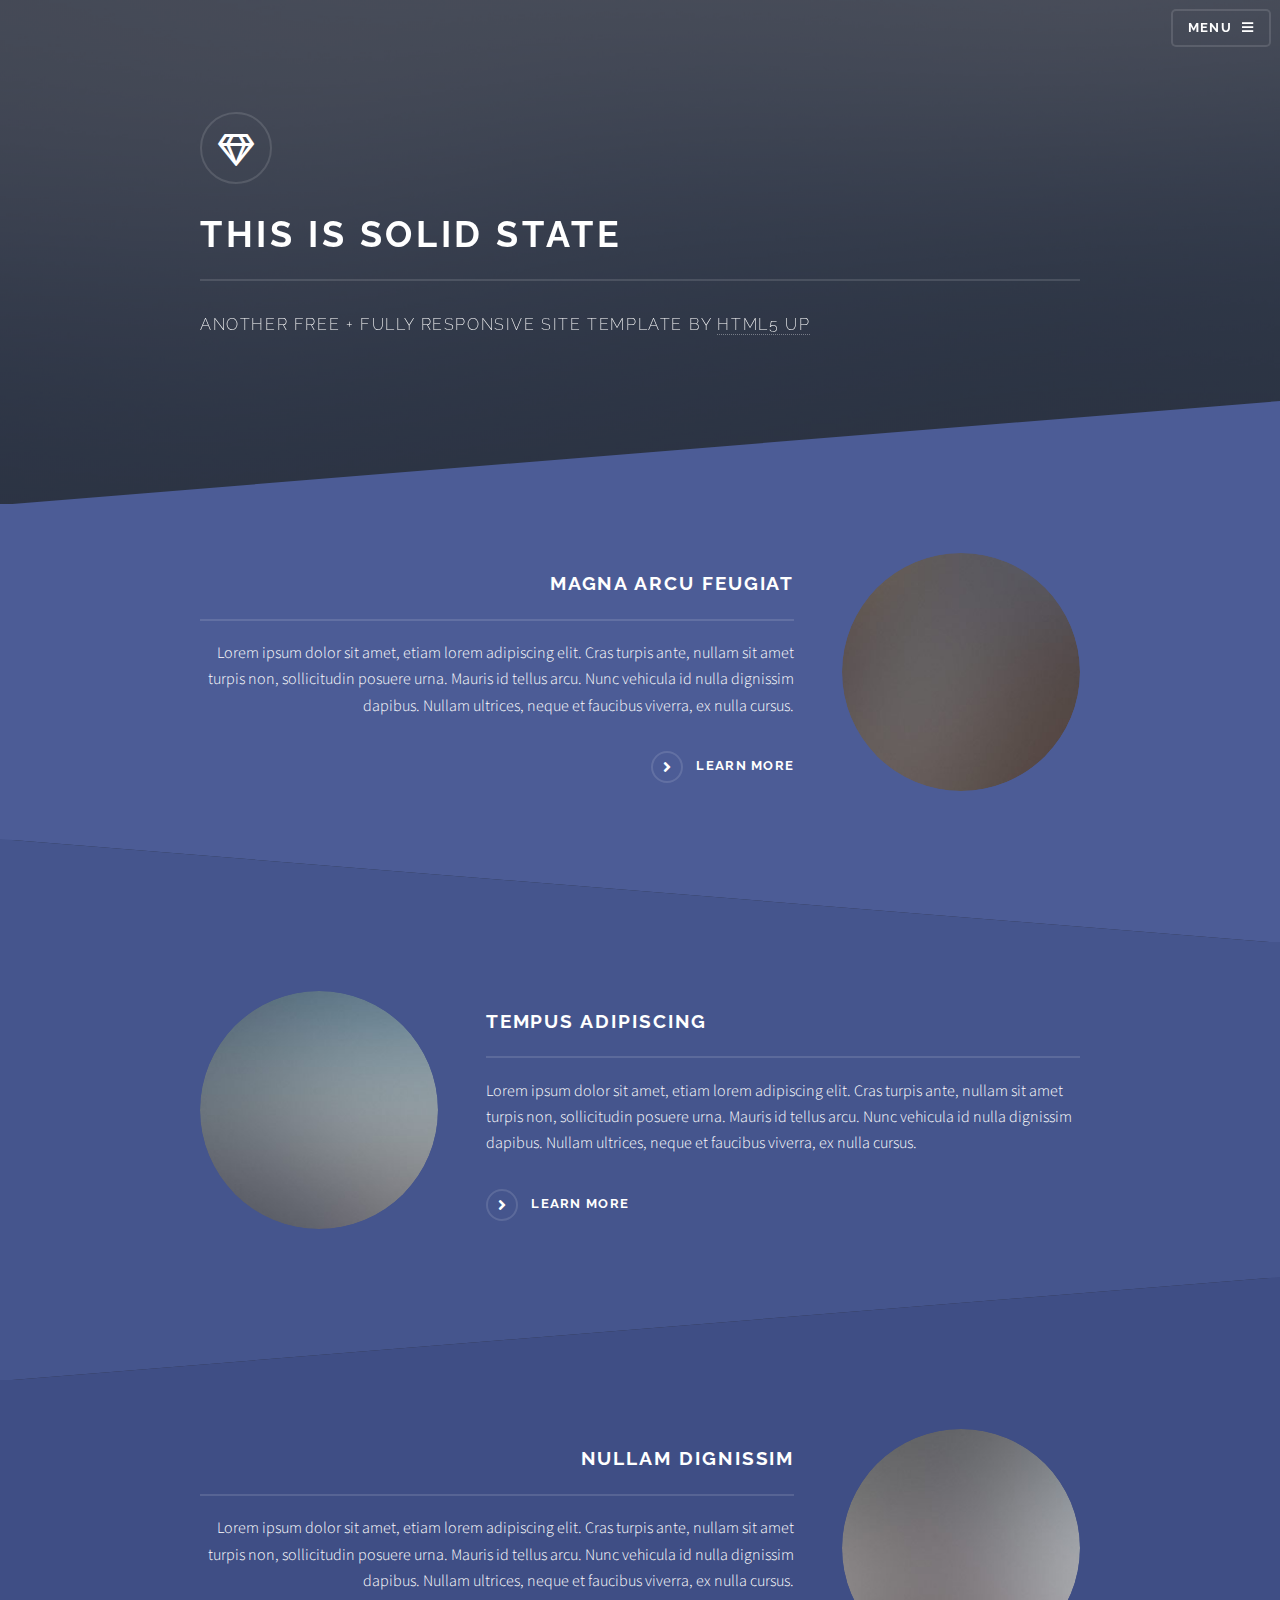
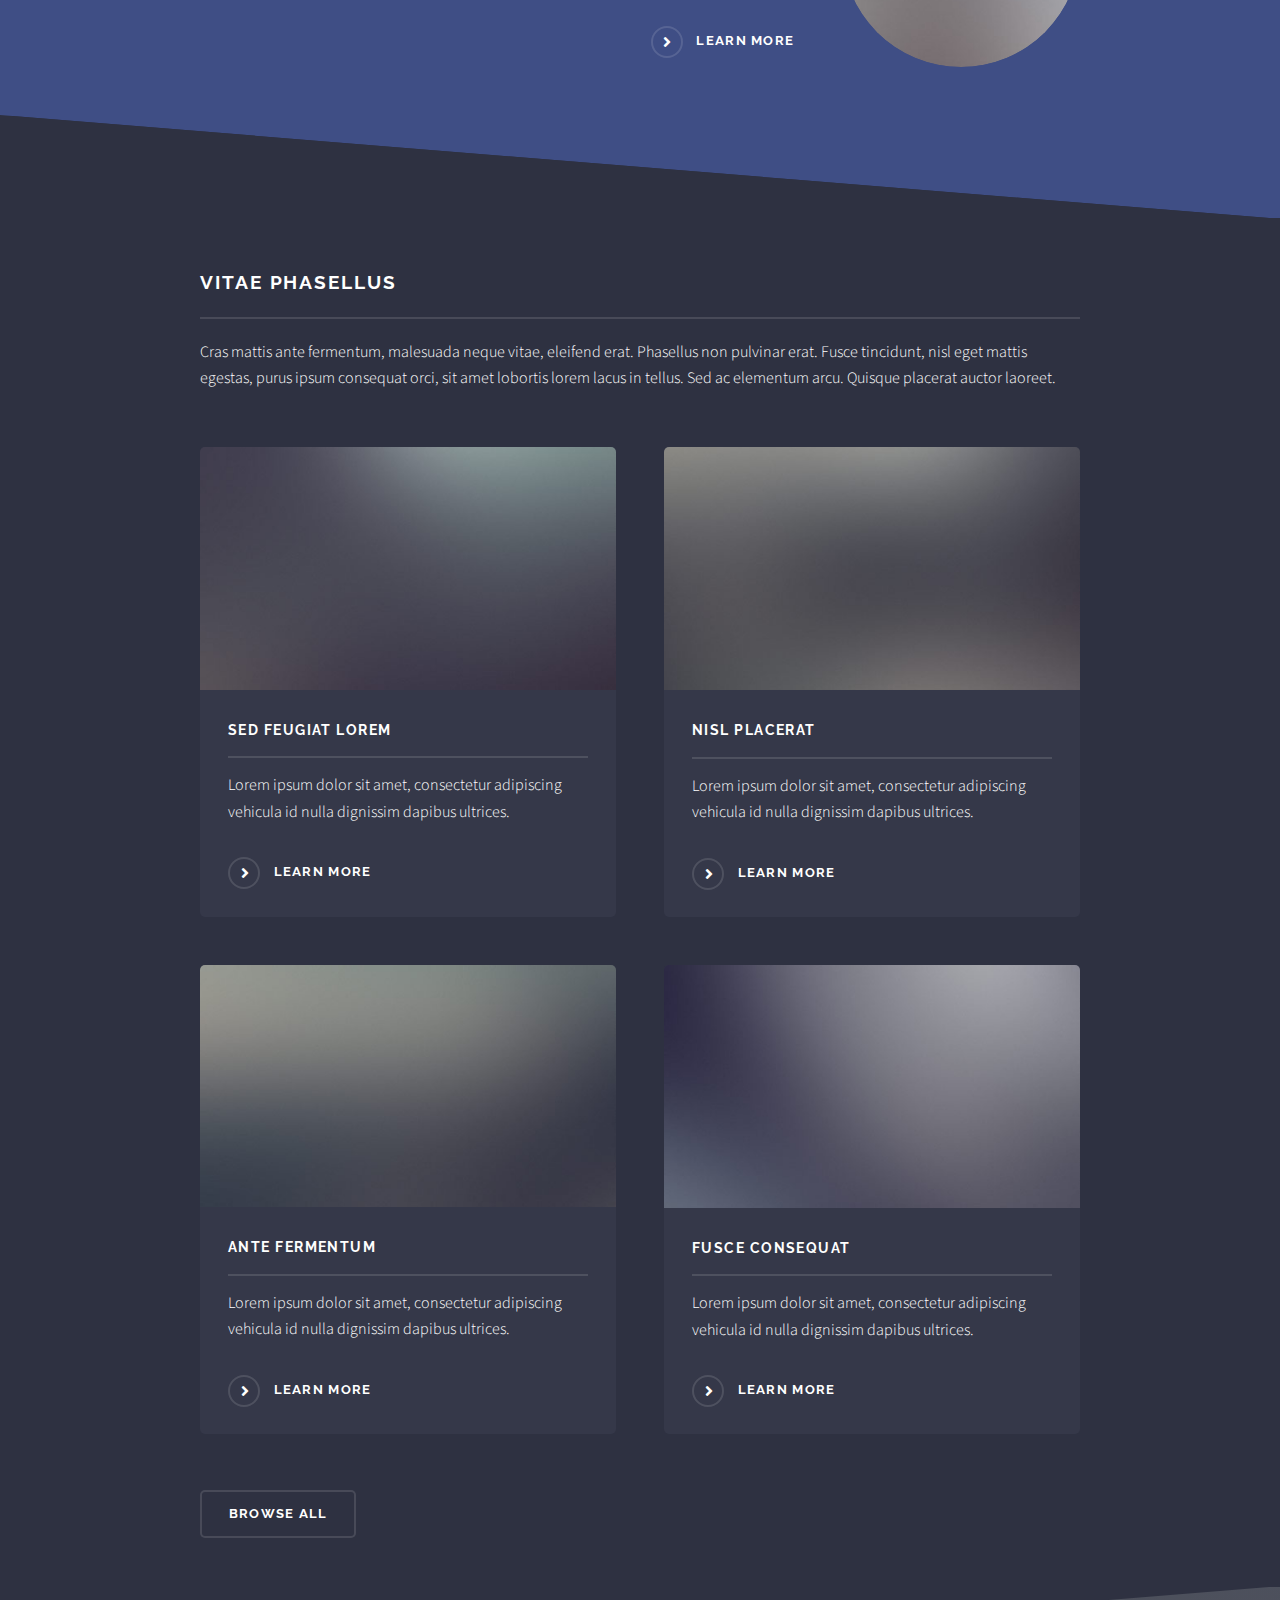
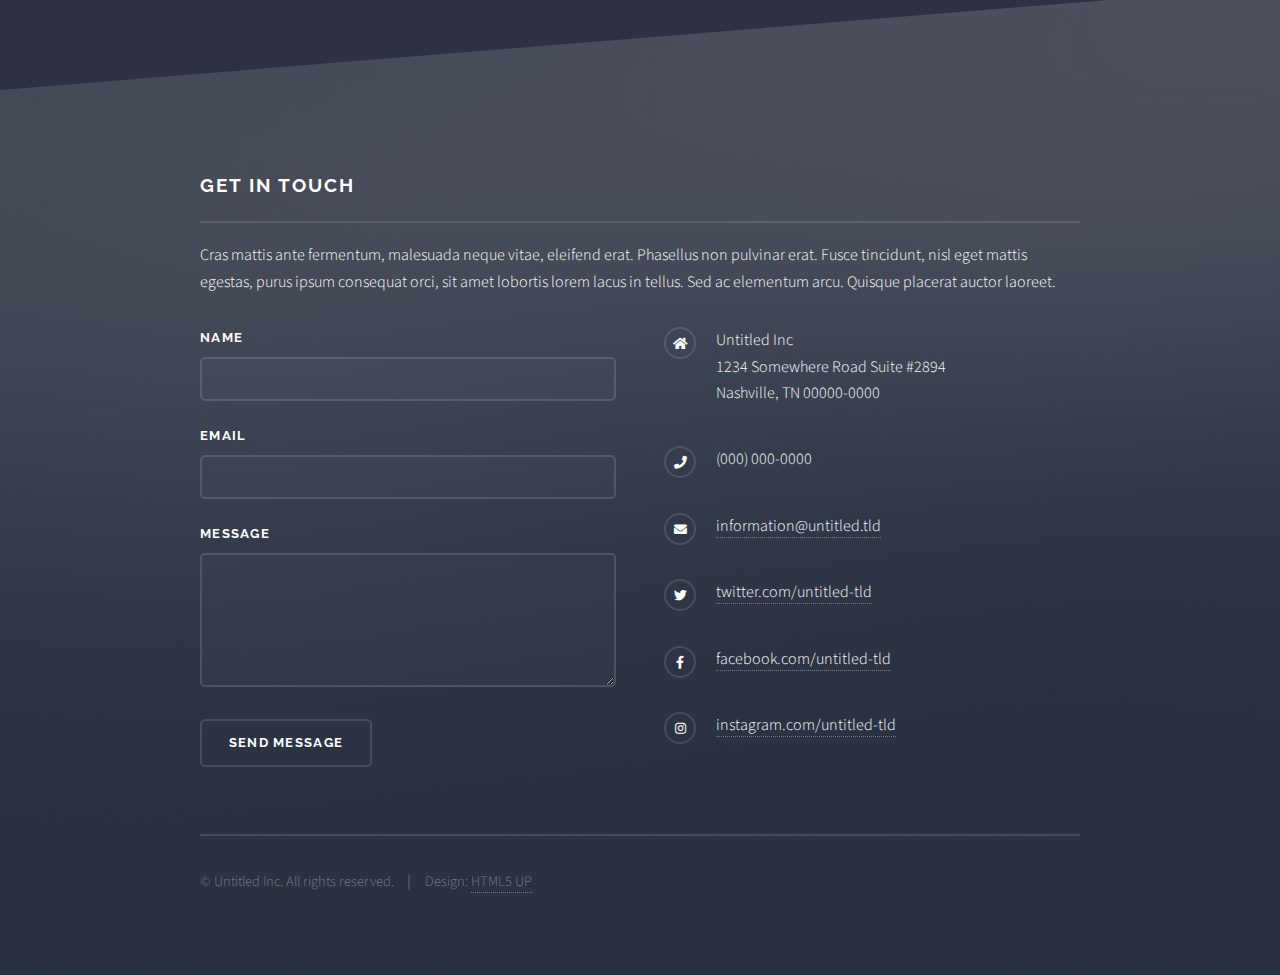
==== Portfolio/index.html @ 9ff8c8b2 "set up files, creating first commit" ====
<!DOCTYPE HTML>
<!--
	Solid State by HTML5 UP
	html5up.net | @ajlkn
	Free for personal and commercial use under the CCA 3.0 license (html5up.net/license)
-->
<html>
	<head>
		<title>Solid State by HTML5 UP</title>
		<meta charset="utf-8" />
		<meta name="viewport" content="width=device-width, initial-scale=1, user-scalable=no" />
		<link rel="stylesheet" href="assets/css/main.css" />
		<noscript><link rel="stylesheet" href="assets/css/noscript.css" /></noscript>
	</head>
	<body class="is-preload">

		<!-- Page Wrapper -->
			<div id="page-wrapper">

				<!-- Header -->
					<header id="header" class="alt">
						<h1><a href="index.html">Solid State</a></h1>
						<nav>
							<a href="#menu">Menu</a>
						</nav>
					</header>

				<!-- Menu -->
					<nav id="menu">
						<div class="inner">
							<h2>Menu</h2>
							<ul class="links">
								<li><a href="index.html">Home</a></li>
								<li><a href="generic.html">Generic</a></li>
								<li><a href="elements.html">Elements</a></li>
								<li><a href="#">Log In</a></li>
								<li><a href="#">Sign Up</a></li>
							</ul>
							<a href="#" class="close">Close</a>
						</div>
					</nav>

				<!-- Banner -->
					<section id="banner">
						<div class="inner">
							<div class="logo"><span class="icon fa-gem"></span></div>
							<h2>This is Solid State</h2>
							<p>Another free + fully responsive site template by <a href="http://html5up.net">HTML5 UP</a></p>
						</div>
					</section>

				<!-- Wrapper -->
					<section id="wrapper">

						<!-- One -->
							<section id="one" class="wrapper spotlight style1">
								<div class="inner">
									<a href="#" class="image"><img src="images/pic01.jpg" alt="" /></a>
									<div class="content">
										<h2 class="major">Magna arcu feugiat</h2>
										<p>Lorem ipsum dolor sit amet, etiam lorem adipiscing elit. Cras turpis ante, nullam sit amet turpis non, sollicitudin posuere urna. Mauris id tellus arcu. Nunc vehicula id nulla dignissim dapibus. Nullam ultrices, neque et faucibus viverra, ex nulla cursus.</p>
										<a href="#" class="special">Learn more</a>
									</div>
								</div>
							</section>

						<!-- Two -->
							<section id="two" class="wrapper alt spotlight style2">
								<div class="inner">
									<a href="#" class="image"><img src="images/pic02.jpg" alt="" /></a>
									<div class="content">
										<h2 class="major">Tempus adipiscing</h2>
										<p>Lorem ipsum dolor sit amet, etiam lorem adipiscing elit. Cras turpis ante, nullam sit amet turpis non, sollicitudin posuere urna. Mauris id tellus arcu. Nunc vehicula id nulla dignissim dapibus. Nullam ultrices, neque et faucibus viverra, ex nulla cursus.</p>
										<a href="#" class="special">Learn more</a>
									</div>
								</div>
							</section>

						<!-- Three -->
							<section id="three" class="wrapper spotlight style3">
								<div class="inner">
									<a href="#" class="image"><img src="images/pic03.jpg" alt="" /></a>
									<div class="content">
										<h2 class="major">Nullam dignissim</h2>
										<p>Lorem ipsum dolor sit amet, etiam lorem adipiscing elit. Cras turpis ante, nullam sit amet turpis non, sollicitudin posuere urna. Mauris id tellus arcu. Nunc vehicula id nulla dignissim dapibus. Nullam ultrices, neque et faucibus viverra, ex nulla cursus.</p>
										<a href="#" class="special">Learn more</a>
									</div>
								</div>
							</section>

						<!-- Four -->
							<section id="four" class="wrapper alt style1">
								<div class="inner">
									<h2 class="major">Vitae phasellus</h2>
									<p>Cras mattis ante fermentum, malesuada neque vitae, eleifend erat. Phasellus non pulvinar erat. Fusce tincidunt, nisl eget mattis egestas, purus ipsum consequat orci, sit amet lobortis lorem lacus in tellus. Sed ac elementum arcu. Quisque placerat auctor laoreet.</p>
									<section class="features">
										<article>
											<a href="#" class="image"><img src="images/pic04.jpg" alt="" /></a>
											<h3 class="major">Sed feugiat lorem</h3>
											<p>Lorem ipsum dolor sit amet, consectetur adipiscing vehicula id nulla dignissim dapibus ultrices.</p>
											<a href="#" class="special">Learn more</a>
										</article>
										<article>
											<a href="#" class="image"><img src="images/pic05.jpg" alt="" /></a>
											<h3 class="major">Nisl placerat</h3>
											<p>Lorem ipsum dolor sit amet, consectetur adipiscing vehicula id nulla dignissim dapibus ultrices.</p>
											<a href="#" class="special">Learn more</a>
										</article>
										<article>
											<a href="#" class="image"><img src="images/pic06.jpg" alt="" /></a>
											<h3 class="major">Ante fermentum</h3>
											<p>Lorem ipsum dolor sit amet, consectetur adipiscing vehicula id nulla dignissim dapibus ultrices.</p>
											<a href="#" class="special">Learn more</a>
										</article>
										<article>
											<a href="#" class="image"><img src="images/pic07.jpg" alt="" /></a>
											<h3 class="major">Fusce consequat</h3>
											<p>Lorem ipsum dolor sit amet, consectetur adipiscing vehicula id nulla dignissim dapibus ultrices.</p>
											<a href="#" class="special">Learn more</a>
										</article>
									</section>
									<ul class="actions">
										<li><a href="#" class="button">Browse All</a></li>
									</ul>
								</div>
							</section>

					</section>

				<!-- Footer -->
					<section id="footer">
						<div class="inner">
							<h2 class="major">Get in touch</h2>
							<p>Cras mattis ante fermentum, malesuada neque vitae, eleifend erat. Phasellus non pulvinar erat. Fusce tincidunt, nisl eget mattis egestas, purus ipsum consequat orci, sit amet lobortis lorem lacus in tellus. Sed ac elementum arcu. Quisque placerat auctor laoreet.</p>
							<form method="post" action="#">
								<div class="fields">
									<div class="field">
										<label for="name">Name</label>
										<input type="text" name="name" id="name" />
									</div>
									<div class="field">
										<label for="email">Email</label>
										<input type="email" name="email" id="email" />
									</div>
									<div class="field">
										<label for="message">Message</label>
										<textarea name="message" id="message" rows="4"></textarea>
									</div>
								</div>
								<ul class="actions">
									<li><input type="submit" value="Send Message" /></li>
								</ul>
							</form>
							<ul class="contact">
								<li class="icon solid fa-home">
									Untitled Inc<br />
									1234 Somewhere Road Suite #2894<br />
									Nashville, TN 00000-0000
								</li>
								<li class="icon solid fa-phone">(000) 000-0000</li>
								<li class="icon solid fa-envelope"><a href="#">information@untitled.tld</a></li>
								<li class="icon brands fa-twitter"><a href="#">twitter.com/untitled-tld</a></li>
								<li class="icon brands fa-facebook-f"><a href="#">facebook.com/untitled-tld</a></li>
								<li class="icon brands fa-instagram"><a href="#">instagram.com/untitled-tld</a></li>
							</ul>
							<ul class="copyright">
								<li>&copy; Untitled Inc. All rights reserved.</li><li>Design: <a href="http://html5up.net">HTML5 UP</a></li>
							</ul>
						</div>
					</section>

			</div>

		<!-- Scripts -->
			<script src="assets/js/jquery.min.js"></script>
			<script src="assets/js/jquery.scrollex.min.js"></script>
			<script src="assets/js/browser.min.js"></script>
			<script src="assets/js/breakpoints.min.js"></script>
			<script src="assets/js/util.js"></script>
			<script src="assets/js/main.js"></script>

	</body>
</html>
---- Portfolio/assets/css/main.css ----
@import url(fontawesome-all.min.css);
@import url("https://fonts.googleapis.com/css?family=Raleway:200,700|Source+Sans+Pro:300,600,300italic,600italic");

/*
	Solid State by HTML5 UP
	html5up.net | @ajlkn
	Free for personal and commercial use under the CCA 3.0 license (html5up.net/license)
*/

html, body, div, span, applet, object,
iframe, h1, h2, h3, h4, h5, h6, p, blockquote,
pre, a, abbr, acronym, address, big, cite,
code, del, dfn, em, img, ins, kbd, q, s, samp,
small, strike, strong, sub, sup, tt, var, b,
u, i, center, dl, dt, dd, ol, ul, li, fieldset,
form, label, legend, table, caption, tbody,
tfoot, thead, tr, th, td, article, aside,
canvas, details, embed, figure, figcaption,
footer, header, hgroup, menu, nav, output, ruby,
section, summary, time, mark, audio, video {
	margin: 0;
	padding: 0;
	border: 0;
	font-size: 100%;
	font: inherit;
	vertical-align: baseline;}

article, aside, details, figcaption, figure,
footer, header, hgroup, menu, nav, section {
	display: block;}

body {
	line-height: 1;
}

ol, ul {
	list-style: none;
}

blockquote, q {
	quotes: none;
}

	blockquote:before, blockquote:after, q:before, q:after {
		content: '';
		content: none;
	}

table {
	border-collapse: collapse;
	border-spacing: 0;
}

body {
	-webkit-text-size-adjust: none;
}

mark {
	background-color: transparent;
	color: inherit;
}

input::-moz-focus-inner {
	border: 0;
	padding: 0;
}

input, select, textarea {
	-moz-appearance: none;
	-webkit-appearance: none;
	-ms-appearance: none;
	appearance: none;
}

/* Basic */

	@-ms-viewport {
		width: device-width;
	}

	body {
		-ms-overflow-style: scrollbar;
	}

	@media screen and (max-width: 480px) {

		html, body {
			min-width: 320px;
		}

	}

	html {
		box-sizing: border-box;
	}

	*, *:before, *:after {
		box-sizing: inherit;
	}

	body {
		background-color: #2e3141;
		background-image: linear-gradient(to top, rgba(46, 49, 65, 0.8), rgba(46, 49, 65, 0.8)), url("../../images/bg.jpg");
		background-size: auto, cover;
		background-attachment: fixed, fixed;
		background-position: center, center;
	}

		body.is-preload *, body.is-preload *:before, body.is-preload *:after {
			-moz-animation: none !important;
			-webkit-animation: none !important;
			-ms-animation: none !important;
			animation: none !important;
			-moz-transition: none !important;
			-webkit-transition: none !important;
			-ms-transition: none !important;
			transition: none !important;
		}

/* Type */

	body, input, select, textarea {
		color: #ffffff;
		font-family: "Source Sans Pro", Helvetica, sans-serif;
		font-size: 16.5pt;
		font-weight: 300;
		line-height: 1.65;
	}

		@media screen and (max-width: 1680px) {

			body, input, select, textarea {
				font-size: 13pt;
			}

		}

		@media screen and (max-width: 1280px) {

			body, input, select, textarea {
				font-size: 12pt;
			}

		}

		@media screen and (max-width: 980px) {

			body, input, select, textarea {
				font-size: 12pt;
			}

		}

		@media screen and (max-width: 736px) {

			body, input, select, textarea {
				font-size: 12pt;
			}

		}

		@media screen and (max-width: 480px) {

			body, input, select, textarea {
				font-size: 12pt;
			}

		}

	a {
		-moz-transition: color 0.2s ease-in-out, border-bottom-color 0.2s ease-in-out;
		-webkit-transition: color 0.2s ease-in-out, border-bottom-color 0.2s ease-in-out;
		-ms-transition: color 0.2s ease-in-out, border-bottom-color 0.2s ease-in-out;
		transition: color 0.2s ease-in-out, border-bottom-color 0.2s ease-in-out;
		border-bottom: dotted 1px rgba(255, 255, 255, 0.35);
		color: #ffffff;
		text-decoration: none;
	}

		a:hover {
			border-bottom-color: transparent;
			color: #ffffff !important;
		}

		a.special:not(.button) {
			text-decoration: none;
			border-bottom: 0;
			display: block;
			font-family: Raleway, Helvetica, sans-serif;
			font-size: 0.8em;
			font-weight: 700;
			letter-spacing: 0.1em;
			margin: 0 0 2em 0;
			text-transform: uppercase;
		}

			a.special:not(.button):before {
				-moz-osx-font-smoothing: grayscale;
				-webkit-font-smoothing: antialiased;
				display: inline-block;
				font-style: normal;
				font-variant: normal;
				text-rendering: auto;
				line-height: 1;
				text-transform: none !important;
				font-family: 'Font Awesome 5 Free';
				font-weight: 900;
			}

			a.special:not(.button):before {
				-moz-transition: background-color 0.2s ease-in-out;
				-webkit-transition: background-color 0.2s ease-in-out;
				-ms-transition: background-color 0.2s ease-in-out;
				transition: background-color 0.2s ease-in-out;
				border-radius: 100%;
				border: solid 2px rgba(255, 255, 255, 0.125);
				content: '\f105';
				display: inline-block;
				font-size: 1.25em;
				height: 2em;
				line-height: 1.75em;
				margin-right: 0.85em;
				text-align: center;
				text-indent: 0.15em;
				vertical-align: middle;
				width: 2em;
			}

			a.special:not(.button):hover:before {
				background-color: rgba(255, 255, 255, 0.025);
			}

			a.special:not(.button):active:before {
				background-color: rgba(255, 255, 255, 0.075);
			}

	strong, b {
		color: #ffffff;
		font-weight: 600;
	}

	em, i {
		font-style: italic;
	}

	p {
		margin: 0 0 2em 0;
	}

	h1, h2, h3, h4, h5, h6 {
		color: #ffffff;
		font-family: Raleway, Helvetica, sans-serif;
		font-weight: 700;
		letter-spacing: 0.1em;
		margin: 0 0 1em 0;
		text-transform: uppercase;
	}

		h1 a, h2 a, h3 a, h4 a, h5 a, h6 a {
			color: inherit;
			text-decoration: none;
			border-bottom: 0;
		}

		h1 span, h2 span, h3 span, h4 span, h5 span, h6 span {
			font-weight: 200;
		}

		h1.major, h2.major, h3.major, h4.major, h5.major, h6.major {
			padding-bottom: 1em;
			border-bottom: solid 2px rgba(255, 255, 255, 0.125);
		}

	h2 {
		font-size: 1.2em;
	}

	h3 {
		font-size: 0.9em;
	}

	h4 {
		font-size: 0.7em;
	}

	h5 {
		font-size: 0.7em;
	}

	h6 {
		font-size: 0.7em;
	}

	@media screen and (max-width: 736px) {

		h2 {
			font-size: 1em;
		}

		h3 {
			font-size: 0.8em;
		}

	}

	sub {
		font-size: 0.8em;
		position: relative;
		top: 0.5em;
	}

	sup {
		font-size: 0.8em;
		position: relative;
		top: -0.5em;
	}

	blockquote {
		border-left: solid 4px rgba(255, 255, 255, 0.125);
		font-style: italic;
		margin: 0 0 2em 0;
		padding: 0.5em 0 0.5em 2em;
	}

	code {
		background: rgba(255, 255, 255, 0.025);
		border-radius: 5px;
		border: solid 2px rgba(255, 255, 255, 0.125);
		font-family: "Courier New", monospace;
		font-size: 0.9em;
		margin: 0 0.25em;
		padding: 0.25em 0.65em;
	}

	pre {
		-webkit-overflow-scrolling: touch;
		font-family: "Courier New", monospace;
		font-size: 0.9em;
		margin: 0 0 2em 0;
	}

		pre code {
			display: block;
			line-height: 1.75em;
			padding: 1em 1.5em;
			overflow-x: auto;
		}

	hr {
		border: 0;
		border-bottom: solid 2px rgba(255, 255, 255, 0.125);
		margin: 2.5em 0;
	}

		hr.major {
			margin: 4em 0;
		}

	.align-left {
		text-align: left;
	}

	.align-center {
		text-align: center;
	}

	.align-right {
		text-align: right;
	}

/* Row */

	.row {
		display: flex;
		flex-wrap: wrap;
		box-sizing: border-box;
		align-items: stretch;
	}

		.row > * {
			box-sizing: border-box;
		}

		.row.gtr-uniform > * > :last-child {
			margin-bottom: 0;
		}

		.row.aln-left {
			justify-content: flex-start;
		}

		.row.aln-center {
			justify-content: center;
		}

		.row.aln-right {
			justify-content: flex-end;
		}

		.row.aln-top {
			align-items: flex-start;
		}

		.row.aln-middle {
			align-items: center;
		}

		.row.aln-bottom {
			align-items: flex-end;
		}

		.row > .imp {
			order: -1;
		}

		.row > .col-1 {
			width: 8.33333%;
		}

		.row > .off-1 {
			margin-left: 8.33333%;
		}

		.row > .col-2 {
			width: 16.66667%;
		}

		.row > .off-2 {
			margin-left: 16.66667%;
		}

		.row > .col-3 {
			width: 25%;
		}

		.row > .off-3 {
			margin-left: 25%;
		}

		.row > .col-4 {
			width: 33.33333%;
		}

		.row > .off-4 {
			margin-left: 33.33333%;
		}

		.row > .col-5 {
			width: 41.66667%;
		}

		.row > .off-5 {
			margin-left: 41.66667%;
		}

		.row > .col-6 {
			width: 50%;
		}

		.row > .off-6 {
			margin-left: 50%;
		}

		.row > .col-7 {
			width: 58.33333%;
		}

		.row > .off-7 {
			margin-left: 58.33333%;
		}

		.row > .col-8 {
			width: 66.66667%;
		}

		.row > .off-8 {
			margin-left: 66.66667%;
		}

		.row > .col-9 {
			width: 75%;
		}

		.row > .off-9 {
			margin-left: 75%;
		}

		.row > .col-10 {
			width: 83.33333%;
		}

		.row > .off-10 {
			margin-left: 83.33333%;
		}

		.row > .col-11 {
			width: 91.66667%;
		}

		.row > .off-11 {
			margin-left: 91.66667%;
		}

		.row > .col-12 {
			width: 100%;
		}

		.row > .off-12 {
			margin-left: 100%;
		}

		.row.gtr-0 {
			margin-top: 0;
			margin-left: 0em;
		}

			.row.gtr-0 > * {
				padding: 0 0 0 0em;
			}

			.row.gtr-0.gtr-uniform {
				margin-top: 0em;
			}

				.row.gtr-0.gtr-uniform > * {
					padding-top: 0em;
				}

		.row.gtr-25 {
			margin-top: 0;
			margin-left: -0.4375em;
		}

			.row.gtr-25 > * {
				padding: 0 0 0 0.4375em;
			}

			.row.gtr-25.gtr-uniform {
				margin-top: -0.4375em;
			}

				.row.gtr-25.gtr-uniform > * {
					padding-top: 0.4375em;
				}

		.row.gtr-50 {
			margin-top: 0;
			margin-left: -0.875em;
		}

			.row.gtr-50 > * {
				padding: 0 0 0 0.875em;
			}

			.row.gtr-50.gtr-uniform {
				margin-top: -0.875em;
			}

				.row.gtr-50.gtr-uniform > * {
					padding-top: 0.875em;
				}

		.row {
			margin-top: 0;
			margin-left: -1.75em;
		}

			.row > * {
				padding: 0 0 0 1.75em;
			}

			.row.gtr-uniform {
				margin-top: -1.75em;
			}

				.row.gtr-uniform > * {
					padding-top: 1.75em;
				}

		.row.gtr-150 {
			margin-top: 0;
			margin-left: -2.625em;
		}

			.row.gtr-150 > * {
				padding: 0 0 0 2.625em;
			}

			.row.gtr-150.gtr-uniform {
				margin-top: -2.625em;
			}

				.row.gtr-150.gtr-uniform > * {
					padding-top: 2.625em;
				}

		.row.gtr-200 {
			margin-top: 0;
			margin-left: -3.5em;
		}

			.row.gtr-200 > * {
				padding: 0 0 0 3.5em;
			}

			.row.gtr-200.gtr-uniform {
				margin-top: -3.5em;
			}

				.row.gtr-200.gtr-uniform > * {
					padding-top: 3.5em;
				}

		@media screen and (max-width: 1680px) {

			.row {
				display: flex;
				flex-wrap: wrap;
				box-sizing: border-box;
				align-items: stretch;
			}

				.row > * {
					box-sizing: border-box;
				}

				.row.gtr-uniform > * > :last-child {
					margin-bottom: 0;
				}

				.row.aln-left {
					justify-content: flex-start;
				}

				.row.aln-center {
					justify-content: center;
				}

				.row.aln-right {
					justify-content: flex-end;
				}

				.row.aln-top {
					align-items: flex-start;
				}

				.row.aln-middle {
					align-items: center;
				}

				.row.aln-bottom {
					align-items: flex-end;
				}

				.row > .imp-xlarge {
					order: -1;
				}

				.row > .col-1-xlarge {
					width: 8.33333%;
				}

				.row > .off-1-xlarge {
					margin-left: 8.33333%;
				}

				.row > .col-2-xlarge {
					width: 16.66667%;
				}

				.row > .off-2-xlarge {
					margin-left: 16.66667%;
				}

				.row > .col-3-xlarge {
					width: 25%;
				}

				.row > .off-3-xlarge {
					margin-left: 25%;
				}

				.row > .col-4-xlarge {
					width: 33.33333%;
				}

				.row > .off-4-xlarge {
					margin-left: 33.33333%;
				}

				.row > .col-5-xlarge {
					width: 41.66667%;
				}

				.row > .off-5-xlarge {
					margin-left: 41.66667%;
				}

				.row > .col-6-xlarge {
					width: 50%;
				}

				.row > .off-6-xlarge {
					margin-left: 50%;
				}

				.row > .col-7-xlarge {
					width: 58.33333%;
				}

				.row > .off-7-xlarge {
					margin-left: 58.33333%;
				}

				.row > .col-8-xlarge {
					width: 66.66667%;
				}

				.row > .off-8-xlarge {
					margin-left: 66.66667%;
				}

				.row > .col-9-xlarge {
					width: 75%;
				}

				.row > .off-9-xlarge {
					margin-left: 75%;
				}

				.row > .col-10-xlarge {
					width: 83.33333%;
				}

				.row > .off-10-xlarge {
					margin-left: 83.33333%;
				}

				.row > .col-11-xlarge {
					width: 91.66667%;
				}

				.row > .off-11-xlarge {
					margin-left: 91.66667%;
				}

				.row > .col-12-xlarge {
					width: 100%;
				}

				.row > .off-12-xlarge {
					margin-left: 100%;
				}

				.row.gtr-0 {
					margin-top: 0;
					margin-left: 0em;
				}

					.row.gtr-0 > * {
						padding: 0 0 0 0em;
					}

					.row.gtr-0.gtr-uniform {
						margin-top: 0em;
					}

						.row.gtr-0.gtr-uniform > * {
							padding-top: 0em;
						}

				.row.gtr-25 {
					margin-top: 0;
					margin-left: -0.4375em;
				}

					.row.gtr-25 > * {
						padding: 0 0 0 0.4375em;
					}

					.row.gtr-25.gtr-uniform {
						margin-top: -0.4375em;
					}

						.row.gtr-25.gtr-uniform > * {
							padding-top: 0.4375em;
						}

				.row.gtr-50 {
					margin-top: 0;
					margin-left: -0.875em;
				}

					.row.gtr-50 > * {
						padding: 0 0 0 0.875em;
					}

					.row.gtr-50.gtr-uniform {
						margin-top: -0.875em;
					}

						.row.gtr-50.gtr-uniform > * {
							padding-top: 0.875em;
						}

				.row {
					margin-top: 0;
					margin-left: -1.75em;
				}

					.row > * {
						padding: 0 0 0 1.75em;
					}

					.row.gtr-uniform {
						margin-top: -1.75em;
					}

						.row.gtr-uniform > * {
							padding-top: 1.75em;
						}

				.row.gtr-150 {
					margin-top: 0;
					margin-left: -2.625em;
				}

					.row.gtr-150 > * {
						padding: 0 0 0 2.625em;
					}

					.row.gtr-150.gtr-uniform {
						margin-top: -2.625em;
					}

						.row.gtr-150.gtr-uniform > * {
							padding-top: 2.625em;
						}

				.row.gtr-200 {
					margin-top: 0;
					margin-left: -3.5em;
				}

					.row.gtr-200 > * {
						padding: 0 0 0 3.5em;
					}

					.row.gtr-200.gtr-uniform {
						margin-top: -3.5em;
					}

						.row.gtr-200.gtr-uniform > * {
							padding-top: 3.5em;
						}

		}

		@media screen and (max-width: 1280px) {

			.row {
				display: flex;
				flex-wrap: wrap;
				box-sizing: border-box;
				align-items: stretch;
			}

				.row > * {
					box-sizing: border-box;
				}

				.row.gtr-uniform > * > :last-child {
					margin-bottom: 0;
				}

				.row.aln-left {
					justify-content: flex-start;
				}

				.row.aln-center {
					justify-content: center;
				}

				.row.aln-right {
					justify-content: flex-end;
				}

				.row.aln-top {
					align-items: flex-start;
				}

				.row.aln-middle {
					align-items: center;
				}

				.row.aln-bottom {
					align-items: flex-end;
				}

				.row > .imp-large {
					order: -1;
				}

				.row > .col-1-large {
					width: 8.33333%;
				}

				.row > .off-1-large {
					margin-left: 8.33333%;
				}

				.row > .col-2-large {
					width: 16.66667%;
				}

				.row > .off-2-large {
					margin-left: 16.66667%;
				}

				.row > .col-3-large {
					width: 25%;
				}

				.row > .off-3-large {
					margin-left: 25%;
				}

				.row > .col-4-large {
					width: 33.33333%;
				}

				.row > .off-4-large {
					margin-left: 33.33333%;
				}

				.row > .col-5-large {
					width: 41.66667%;
				}

				.row > .off-5-large {
					margin-left: 41.66667%;
				}

				.row > .col-6-large {
					width: 50%;
				}

				.row > .off-6-large {
					margin-left: 50%;
				}

				.row > .col-7-large {
					width: 58.33333%;
				}

				.row > .off-7-large {
					margin-left: 58.33333%;
				}

				.row > .col-8-large {
					width: 66.66667%;
				}

				.row > .off-8-large {
					margin-left: 66.66667%;
				}

				.row > .col-9-large {
					width: 75%;
				}

				.row > .off-9-large {
					margin-left: 75%;
				}

				.row > .col-10-large {
					width: 83.33333%;
				}

				.row > .off-10-large {
					margin-left: 83.33333%;
				}

				.row > .col-11-large {
					width: 91.66667%;
				}

				.row > .off-11-large {
					margin-left: 91.66667%;
				}

				.row > .col-12-large {
					width: 100%;
				}

				.row > .off-12-large {
					margin-left: 100%;
				}

				.row.gtr-0 {
					margin-top: 0;
					margin-left: 0em;
				}

					.row.gtr-0 > * {
						padding: 0 0 0 0em;
					}

					.row.gtr-0.gtr-uniform {
						margin-top: 0em;
					}

						.row.gtr-0.gtr-uniform > * {
							padding-top: 0em;
						}

				.row.gtr-25 {
					margin-top: 0;
					margin-left: -0.4375em;
				}

					.row.gtr-25 > * {
						padding: 0 0 0 0.4375em;
					}

					.row.gtr-25.gtr-uniform {
						margin-top: -0.4375em;
					}

						.row.gtr-25.gtr-uniform > * {
							padding-top: 0.4375em;
						}

				.row.gtr-50 {
					margin-top: 0;
					margin-left: -0.875em;
				}

					.row.gtr-50 > * {
						padding: 0 0 0 0.875em;
					}

					.row.gtr-50.gtr-uniform {
						margin-top: -0.875em;
					}

						.row.gtr-50.gtr-uniform > * {
							padding-top: 0.875em;
						}

				.row {
					margin-top: 0;
					margin-left: -1.75em;
				}

					.row > * {
						padding: 0 0 0 1.75em;
					}

					.row.gtr-uniform {
						margin-top: -1.75em;
					}

						.row.gtr-uniform > * {
							padding-top: 1.75em;
						}

				.row.gtr-150 {
					margin-top: 0;
					margin-left: -2.625em;
				}

					.row.gtr-150 > * {
						padding: 0 0 0 2.625em;
					}

					.row.gtr-150.gtr-uniform {
						margin-top: -2.625em;
					}

						.row.gtr-150.gtr-uniform > * {
							padding-top: 2.625em;
						}

				.row.gtr-200 {
					margin-top: 0;
					margin-left: -3.5em;
				}

					.row.gtr-200 > * {
						padding: 0 0 0 3.5em;
					}

					.row.gtr-200.gtr-uniform {
						margin-top: -3.5em;
					}

						.row.gtr-200.gtr-uniform > * {
							padding-top: 3.5em;
						}

		}

		@media screen and (max-width: 980px) {

			.row {
				display: flex;
				flex-wrap: wrap;
				box-sizing: border-box;
				align-items: stretch;
			}

				.row > * {
					box-sizing: border-box;
				}

				.row.gtr-uniform > * > :last-child {
					margin-bottom: 0;
				}

				.row.aln-left {
					justify-content: flex-start;
				}

				.row.aln-center {
					justify-content: center;
				}

				.row.aln-right {
					justify-content: flex-end;
				}

				.row.aln-top {
					align-items: flex-start;
				}

				.row.aln-middle {
					align-items: center;
				}

				.row.aln-bottom {
					align-items: flex-end;
				}

				.row > .imp-medium {
					order: -1;
				}

				.row > .col-1-medium {
					width: 8.33333%;
				}

				.row > .off-1-medium {
					margin-left: 8.33333%;
				}

				.row > .col-2-medium {
					width: 16.66667%;
				}

				.row > .off-2-medium {
					margin-left: 16.66667%;
				}

				.row > .col-3-medium {
					width: 25%;
				}

				.row > .off-3-medium {
					margin-left: 25%;
				}

				.row > .col-4-medium {
					width: 33.33333%;
				}

				.row > .off-4-medium {
					margin-left: 33.33333%;
				}

				.row > .col-5-medium {
					width: 41.66667%;
				}

				.row > .off-5-medium {
					margin-left: 41.66667%;
				}

				.row > .col-6-medium {
					width: 50%;
				}

				.row > .off-6-medium {
					margin-left: 50%;
				}

				.row > .col-7-medium {
					width: 58.33333%;
				}

				.row > .off-7-medium {
					margin-left: 58.33333%;
				}

				.row > .col-8-medium {
					width: 66.66667%;
				}

				.row > .off-8-medium {
					margin-left: 66.66667%;
				}

				.row > .col-9-medium {
					width: 75%;
				}

				.row > .off-9-medium {
					margin-left: 75%;
				}

				.row > .col-10-medium {
					width: 83.33333%;
				}

				.row > .off-10-medium {
					margin-left: 83.33333%;
				}

				.row > .col-11-medium {
					width: 91.66667%;
				}

				.row > .off-11-medium {
					margin-left: 91.66667%;
				}

				.row > .col-12-medium {
					width: 100%;
				}

				.row > .off-12-medium {
					margin-left: 100%;
				}

				.row.gtr-0 {
					margin-top: 0;
					margin-left: 0em;
				}

					.row.gtr-0 > * {
						padding: 0 0 0 0em;
					}

					.row.gtr-0.gtr-uniform {
						margin-top: 0em;
					}

						.row.gtr-0.gtr-uniform > * {
							padding-top: 0em;
						}

				.row.gtr-25 {
					margin-top: 0;
					margin-left: -0.4375em;
				}

					.row.gtr-25 > * {
						padding: 0 0 0 0.4375em;
					}

					.row.gtr-25.gtr-uniform {
						margin-top: -0.4375em;
					}

						.row.gtr-25.gtr-uniform > * {
							padding-top: 0.4375em;
						}

				.row.gtr-50 {
					margin-top: 0;
					margin-left: -0.875em;
				}

					.row.gtr-50 > * {
						padding: 0 0 0 0.875em;
					}

					.row.gtr-50.gtr-uniform {
						margin-top: -0.875em;
					}

						.row.gtr-50.gtr-uniform > * {
							padding-top: 0.875em;
						}

				.row {
					margin-top: 0;
					margin-left: -1.75em;
				}

					.row > * {
						padding: 0 0 0 1.75em;
					}

					.row.gtr-uniform {
						margin-top: -1.75em;
					}

						.row.gtr-uniform > * {
							padding-top: 1.75em;
						}

				.row.gtr-150 {
					margin-top: 0;
					margin-left: -2.625em;
				}

					.row.gtr-150 > * {
						padding: 0 0 0 2.625em;
					}

					.row.gtr-150.gtr-uniform {
						margin-top: -2.625em;
					}

						.row.gtr-150.gtr-uniform > * {
							padding-top: 2.625em;
						}

				.row.gtr-200 {
					margin-top: 0;
					margin-left: -3.5em;
				}

					.row.gtr-200 > * {
						padding: 0 0 0 3.5em;
					}

					.row.gtr-200.gtr-uniform {
						margin-top: -3.5em;
					}

						.row.gtr-200.gtr-uniform > * {
							padding-top: 3.5em;
						}

		}

		@media screen and (max-width: 736px) {

			.row {
				display: flex;
				flex-wrap: wrap;
				box-sizing: border-box;
				align-items: stretch;
			}

				.row > * {
					box-sizing: border-box;
				}

				.row.gtr-uniform > * > :last-child {
					margin-bottom: 0;
				}

				.row.aln-left {
					justify-content: flex-start;
				}

				.row.aln-center {
					justify-content: center;
				}

				.row.aln-right {
					justify-content: flex-end;
				}

				.row.aln-top {
					align-items: flex-start;
				}

				.row.aln-middle {
					align-items: center;
				}

				.row.aln-bottom {
					align-items: flex-end;
				}

				.row > .imp-small {
					order: -1;
				}

				.row > .col-1-small {
					width: 8.33333%;
				}

				.row > .off-1-small {
					margin-left: 8.33333%;
				}

				.row > .col-2-small {
					width: 16.66667%;
				}

				.row > .off-2-small {
					margin-left: 16.66667%;
				}

				.row > .col-3-small {
					width: 25%;
				}

				.row > .off-3-small {
					margin-left: 25%;
				}

				.row > .col-4-small {
					width: 33.33333%;
				}

				.row > .off-4-small {
					margin-left: 33.33333%;
				}

				.row > .col-5-small {
					width: 41.66667%;
				}

				.row > .off-5-small {
					margin-left: 41.66667%;
				}

				.row > .col-6-small {
					width: 50%;
				}

				.row > .off-6-small {
					margin-left: 50%;
				}

				.row > .col-7-small {
					width: 58.33333%;
				}

				.row > .off-7-small {
					margin-left: 58.33333%;
				}

				.row > .col-8-small {
					width: 66.66667%;
				}

				.row > .off-8-small {
					margin-left: 66.66667%;
				}

				.row > .col-9-small {
					width: 75%;
				}

				.row > .off-9-small {
					margin-left: 75%;
				}

				.row > .col-10-small {
					width: 83.33333%;
				}

				.row > .off-10-small {
					margin-left: 83.33333%;
				}

				.row > .col-11-small {
					width: 91.66667%;
				}

				.row > .off-11-small {
					margin-left: 91.66667%;
				}

				.row > .col-12-small {
					width: 100%;
				}

				.row > .off-12-small {
					margin-left: 100%;
				}

				.row.gtr-0 {
					margin-top: 0;
					margin-left: 0em;
				}

					.row.gtr-0 > * {
						padding: 0 0 0 0em;
					}

					.row.gtr-0.gtr-uniform {
						margin-top: 0em;
					}

						.row.gtr-0.gtr-uniform > * {
							padding-top: 0em;
						}

				.row.gtr-25 {
					margin-top: 0;
					margin-left: -0.3125em;
				}

					.row.gtr-25 > * {
						padding: 0 0 0 0.3125em;
					}

					.row.gtr-25.gtr-uniform {
						margin-top: -0.3125em;
					}

						.row.gtr-25.gtr-uniform > * {
							padding-top: 0.3125em;
						}

				.row.gtr-50 {
					margin-top: 0;
					margin-left: -0.625em;
				}

					.row.gtr-50 > * {
						padding: 0 0 0 0.625em;
					}

					.row.gtr-50.gtr-uniform {
						margin-top: -0.625em;
					}

						.row.gtr-50.gtr-uniform > * {
							padding-top: 0.625em;
						}

				.row {
					margin-top: 0;
					margin-left: -1.25em;
				}

					.row > * {
						padding: 0 0 0 1.25em;
					}

					.row.gtr-uniform {
						margin-top: -1.25em;
					}

						.row.gtr-uniform > * {
							padding-top: 1.25em;
						}

				.row.gtr-150 {
					margin-top: 0;
					margin-left: -1.875em;
				}

					.row.gtr-150 > * {
						padding: 0 0 0 1.875em;
					}

					.row.gtr-150.gtr-uniform {
						margin-top: -1.875em;
					}

						.row.gtr-150.gtr-uniform > * {
							padding-top: 1.875em;
						}

				.row.gtr-200 {
					margin-top: 0;
					margin-left: -2.5em;
				}

					.row.gtr-200 > * {
						padding: 0 0 0 2.5em;
					}

					.row.gtr-200.gtr-uniform {
						margin-top: -2.5em;
					}

						.row.gtr-200.gtr-uniform > * {
							padding-top: 2.5em;
						}

		}

		@media screen and (max-width: 480px) {

			.row {
				display: flex;
				flex-wrap: wrap;
				box-sizing: border-box;
				align-items: stretch;
			}

				.row > * {
					box-sizing: border-box;
				}

				.row.gtr-uniform > * > :last-child {
					margin-bottom: 0;
				}

				.row.aln-left {
					justify-content: flex-start;
				}

				.row.aln-center {
					justify-content: center;
				}

				.row.aln-right {
					justify-content: flex-end;
				}

				.row.aln-top {
					align-items: flex-start;
				}

				.row.aln-middle {
					align-items: center;
				}

				.row.aln-bottom {
					align-items: flex-end;
				}

				.row > .imp-xsmall {
					order: -1;
				}

				.row > .col-1-xsmall {
					width: 8.33333%;
				}

				.row > .off-1-xsmall {
					margin-left: 8.33333%;
				}

				.row > .col-2-xsmall {
					width: 16.66667%;
				}

				.row > .off-2-xsmall {
					margin-left: 16.66667%;
				}

				.row > .col-3-xsmall {
					width: 25%;
				}

				.row > .off-3-xsmall {
					margin-left: 25%;
				}

				.row > .col-4-xsmall {
					width: 33.33333%;
				}

				.row > .off-4-xsmall {
					margin-left: 33.33333%;
				}

				.row > .col-5-xsmall {
					width: 41.66667%;
				}

				.row > .off-5-xsmall {
					margin-left: 41.66667%;
				}

				.row > .col-6-xsmall {
					width: 50%;
				}

				.row > .off-6-xsmall {
					margin-left: 50%;
				}

				.row > .col-7-xsmall {
					width: 58.33333%;
				}

				.row > .off-7-xsmall {
					margin-left: 58.33333%;
				}

				.row > .col-8-xsmall {
					width: 66.66667%;
				}

				.row > .off-8-xsmall {
					margin-left: 66.66667%;
				}

				.row > .col-9-xsmall {
					width: 75%;
				}

				.row > .off-9-xsmall {
					margin-left: 75%;
				}

				.row > .col-10-xsmall {
					width: 83.33333%;
				}

				.row > .off-10-xsmall {
					margin-left: 83.33333%;
				}

				.row > .col-11-xsmall {
					width: 91.66667%;
				}

				.row > .off-11-xsmall {
					margin-left: 91.66667%;
				}

				.row > .col-12-xsmall {
					width: 100%;
				}

				.row > .off-12-xsmall {
					margin-left: 100%;
				}

				.row.gtr-0 {
					margin-top: 0;
					margin-left: 0em;
				}

					.row.gtr-0 > * {
						padding: 0 0 0 0em;
					}

					.row.gtr-0.gtr-uniform {
						margin-top: 0em;
					}

						.row.gtr-0.gtr-uniform > * {
							padding-top: 0em;
						}

				.row.gtr-25 {
					margin-top: 0;
					margin-left: -0.3125em;
				}

					.row.gtr-25 > * {
						padding: 0 0 0 0.3125em;
					}

					.row.gtr-25.gtr-uniform {
						margin-top: -0.3125em;
					}

						.row.gtr-25.gtr-uniform > * {
							padding-top: 0.3125em;
						}

				.row.gtr-50 {
					margin-top: 0;
					margin-left: -0.625em;
				}

					.row.gtr-50 > * {
						padding: 0 0 0 0.625em;
					}

					.row.gtr-50.gtr-uniform {
						margin-top: -0.625em;
					}

						.row.gtr-50.gtr-uniform > * {
							padding-top: 0.625em;
						}

				.row {
					margin-top: 0;
					margin-left: -1.25em;
				}

					.row > * {
						padding: 0 0 0 1.25em;
					}

					.row.gtr-uniform {
						margin-top: -1.25em;
					}

						.row.gtr-uniform > * {
							padding-top: 1.25em;
						}

				.row.gtr-150 {
					margin-top: 0;
					margin-left: -1.875em;
				}

					.row.gtr-150 > * {
						padding: 0 0 0 1.875em;
					}

					.row.gtr-150.gtr-uniform {
						margin-top: -1.875em;
					}

						.row.gtr-150.gtr-uniform > * {
							padding-top: 1.875em;
						}

				.row.gtr-200 {
					margin-top: 0;
					margin-left: -2.5em;
				}

					.row.gtr-200 > * {
						padding: 0 0 0 2.5em;
					}

					.row.gtr-200.gtr-uniform {
						margin-top: -2.5em;
					}

						.row.gtr-200.gtr-uniform > * {
							padding-top: 2.5em;
						}

		}

		@media screen and (max-width: 360px) {

			.row {
				display: flex;
				flex-wrap: wrap;
				box-sizing: border-box;
				align-items: stretch;
			}

				.row > * {
					box-sizing: border-box;
				}

				.row.gtr-uniform > * > :last-child {
					margin-bottom: 0;
				}

				.row.aln-left {
					justify-content: flex-start;
				}

				.row.aln-center {
					justify-content: center;
				}

				.row.aln-right {
					justify-content: flex-end;
				}

				.row.aln-top {
					align-items: flex-start;
				}

				.row.aln-middle {
					align-items: center;
				}

				.row.aln-bottom {
					align-items: flex-end;
				}

				.row > .imp-xxsmall {
					order: -1;
				}

				.row > .col-1-xxsmall {
					width: 8.33333%;
				}

				.row > .off-1-xxsmall {
					margin-left: 8.33333%;
				}

				.row > .col-2-xxsmall {
					width: 16.66667%;
				}

				.row > .off-2-xxsmall {
					margin-left: 16.66667%;
				}

				.row > .col-3-xxsmall {
					width: 25%;
				}

				.row > .off-3-xxsmall {
					margin-left: 25%;
				}

				.row > .col-4-xxsmall {
					width: 33.33333%;
				}

				.row > .off-4-xxsmall {
					margin-left: 33.33333%;
				}

				.row > .col-5-xxsmall {
					width: 41.66667%;
				}

				.row > .off-5-xxsmall {
					margin-left: 41.66667%;
				}

				.row > .col-6-xxsmall {
					width: 50%;
				}

				.row > .off-6-xxsmall {
					margin-left: 50%;
				}

				.row > .col-7-xxsmall {
					width: 58.33333%;
				}

				.row > .off-7-xxsmall {
					margin-left: 58.33333%;
				}

				.row > .col-8-xxsmall {
					width: 66.66667%;
				}

				.row > .off-8-xxsmall {
					margin-left: 66.66667%;
				}

				.row > .col-9-xxsmall {
					width: 75%;
				}

				.row > .off-9-xxsmall {
					margin-left: 75%;
				}

				.row > .col-10-xxsmall {
					width: 83.33333%;
				}

				.row > .off-10-xxsmall {
					margin-left: 83.33333%;
				}

				.row > .col-11-xxsmall {
					width: 91.66667%;
				}

				.row > .off-11-xxsmall {
					margin-left: 91.66667%;
				}

				.row > .col-12-xxsmall {
					width: 100%;
				}

				.row > .off-12-xxsmall {
					margin-left: 100%;
				}

				.row.gtr-0 {
					margin-top: 0;
					margin-left: 0em;
				}

					.row.gtr-0 > * {
						padding: 0 0 0 0em;
					}

					.row.gtr-0.gtr-uniform {
						margin-top: 0em;
					}

						.row.gtr-0.gtr-uniform > * {
							padding-top: 0em;
						}

				.row.gtr-25 {
					margin-top: 0;
					margin-left: -0.3125em;
				}

					.row.gtr-25 > * {
						padding: 0 0 0 0.3125em;
					}

					.row.gtr-25.gtr-uniform {
						margin-top: -0.3125em;
					}

						.row.gtr-25.gtr-uniform > * {
							padding-top: 0.3125em;
						}

				.row.gtr-50 {
					margin-top: 0;
					margin-left: -0.625em;
				}

					.row.gtr-50 > * {
						padding: 0 0 0 0.625em;
					}

					.row.gtr-50.gtr-uniform {
						margin-top: -0.625em;
					}

						.row.gtr-50.gtr-uniform > * {
							padding-top: 0.625em;
						}

				.row {
					margin-top: 0;
					margin-left: -1.25em;
				}

					.row > * {
						padding: 0 0 0 1.25em;
					}

					.row.gtr-uniform {
						margin-top: -1.25em;
					}

						.row.gtr-uniform > * {
							padding-top: 1.25em;
						}

				.row.gtr-150 {
					margin-top: 0;
					margin-left: -1.875em;
				}

					.row.gtr-150 > * {
						padding: 0 0 0 1.875em;
					}

					.row.gtr-150.gtr-uniform {
						margin-top: -1.875em;
					}

						.row.gtr-150.gtr-uniform > * {
							padding-top: 1.875em;
						}

				.row.gtr-200 {
					margin-top: 0;
					margin-left: -2.5em;
				}

					.row.gtr-200 > * {
						padding: 0 0 0 2.5em;
					}

					.row.gtr-200.gtr-uniform {
						margin-top: -2.5em;
					}

						.row.gtr-200.gtr-uniform > * {
							padding-top: 2.5em;
						}

		}

/* Section/Article */

	section.special, article.special {
		text-align: center;
	}

/* Form */

	form {
		margin: 0 0 2em 0;
	}

		form > :last-child {
			margin-bottom: 0;
		}

		form > .fields {
			display: -moz-flex;
			display: -webkit-flex;
			display: -ms-flex;
			display: flex;
			-moz-flex-wrap: wrap;
			-webkit-flex-wrap: wrap;
			-ms-flex-wrap: wrap;
			flex-wrap: wrap;
			width: calc(100% + 3em);
			margin: -1.5em 0 2em -1.5em;
		}

			form > .fields > .field {
				-moz-flex-grow: 0;
				-webkit-flex-grow: 0;
				-ms-flex-grow: 0;
				flex-grow: 0;
				-moz-flex-shrink: 0;
				-webkit-flex-shrink: 0;
				-ms-flex-shrink: 0;
				flex-shrink: 0;
				padding: 1.5em 0 0 1.5em;
				width: calc(100% - 1.5em);
			}

				form > .fields > .field.half {
					width: calc(50% - 0.75em);
				}

				form > .fields > .field.third {
					width: calc(100%/3 - 0.5em);
				}

				form > .fields > .field.quarter {
					width: calc(25% - 0.375em);
				}

		@media screen and (max-width: 480px) {

			form > .fields {
				width: calc(100% + 3em);
				margin: -1.5em 0 2em -1.5em;
			}

				form > .fields > .field {
					padding: 1.5em 0 0 1.5em;
					width: calc(100% - 1.5em);
				}

					form > .fields > .field.half {
						width: calc(100% - 1.5em);
					}

					form > .fields > .field.third {
						width: calc(100% - 1.5em);
					}

					form > .fields > .field.quarter {
						width: calc(100% - 1.5em);
					}

		}

	label {
		color: #ffffff;
		display: block;
		font-family: Raleway, Helvetica, sans-serif;
		font-size: 0.8em;
		font-weight: 700;
		letter-spacing: 0.1em;
		margin: 0 0 0.7em 0;
		text-transform: uppercase;
	}

	input[type="text"],
	input[type="password"],
	input[type="email"],
	input[type="tel"],
	select,
	textarea {
		-moz-appearance: none;
		-webkit-appearance: none;
		-ms-appearance: none;
		appearance: none;
		background: rgba(255, 255, 255, 0.025);
		border-radius: 5px;
		border: none;
		border: solid 2px rgba(255, 255, 255, 0.125);
		color: inherit;
		display: block;
		outline: 0;
		padding: 0 1em;
		text-decoration: none;
		width: 100%;
	}

		input[type="text"]:invalid,
		input[type="password"]:invalid,
		input[type="email"]:invalid,
		input[type="tel"]:invalid,
		select:invalid,
		textarea:invalid {
			box-shadow: none;
		}

		input[type="text"]:focus,
		input[type="password"]:focus,
		input[type="email"]:focus,
		input[type="tel"]:focus,
		select:focus,
		textarea:focus {
			border-color: #5b6ba6;
		}

	select {
		background-image: url("data:image/svg+xml;charset=utf8,%3Csvg xmlns='http://www.w3.org/2000/svg' width='40' height='40' preserveAspectRatio='none' viewBox='0 0 40 40'%3E%3Cpath d='M9.4,12.3l10.4,10.4l10.4-10.4c0.2-0.2,0.5-0.4,0.9-0.4c0.3,0,0.6,0.1,0.9,0.4l3.3,3.3c0.2,0.2,0.4,0.5,0.4,0.9 c0,0.4-0.1,0.6-0.4,0.9L20.7,31.9c-0.2,0.2-0.5,0.4-0.9,0.4c-0.3,0-0.6-0.1-0.9-0.4L4.3,17.3c-0.2-0.2-0.4-0.5-0.4-0.9 c0-0.4,0.1-0.6,0.4-0.9l3.3-3.3c0.2-0.2,0.5-0.4,0.9-0.4S9.1,12.1,9.4,12.3z' fill='rgba(255, 255, 255, 0.125)' /%3E%3C/svg%3E");
		background-size: 1.25rem;
		background-repeat: no-repeat;
		background-position: calc(100% - 1rem) center;
		height: 2.75em;
		padding-right: 2.75em;
		text-overflow: ellipsis;
	}

		select option {
			color: #ffffff;
			background: #2e3141;
		}

		select:focus::-ms-value {
			background-color: transparent;
		}

		select::-ms-expand {
			display: none;
		}

	input[type="text"],
	input[type="password"],
	input[type="email"],
	select {
		height: 2.75em;
	}

	textarea {
		padding: 0.75em 1em;
	}

	input[type="checkbox"],
	input[type="radio"] {
		-moz-appearance: none;
		-webkit-appearance: none;
		-ms-appearance: none;
		appearance: none;
		display: block;
		float: left;
		margin-right: -2em;
		opacity: 0;
		width: 1em;
		z-index: -1;
	}

		input[type="checkbox"] + label,
		input[type="radio"] + label {
			text-decoration: none;
			color: #ffffff;
			cursor: pointer;
			display: inline-block;
			font-size: 1em;
			font-family: "Source Sans Pro", Helvetica, sans-serif;
			text-transform: none;
			letter-spacing: 0;
			font-weight: 300;
			padding-left: 2.4em;
			padding-right: 0.75em;
			position: relative;
		}

			input[type="checkbox"] + label:before,
			input[type="radio"] + label:before {
				-moz-osx-font-smoothing: grayscale;
				-webkit-font-smoothing: antialiased;
				display: inline-block;
				font-style: normal;
				font-variant: normal;
				text-rendering: auto;
				line-height: 1;
				text-transform: none !important;
				font-family: 'Font Awesome 5 Free';
				font-weight: 900;
			}

			input[type="checkbox"] + label:before,
			input[type="radio"] + label:before {
				background: rgba(255, 255, 255, 0.025);
				border-radius: 5px;
				border: solid 2px rgba(255, 255, 255, 0.125);
				content: '';
				display: inline-block;
				font-size: 0.8em;
				height: 2.0625em;
				left: 0;
				line-height: 2.0625em;
				position: absolute;
				text-align: center;
				top: 0;
				width: 2.0625em;
			}

		input[type="checkbox"]:checked + label:before,
		input[type="radio"]:checked + label:before {
			background: #ffffff;
			border-color: #ffffff;
			content: '\f00c';
			color: #2e3141;
		}

		input[type="checkbox"]:focus + label:before,
		input[type="radio"]:focus + label:before {
			border-color: #4c5c96;
		}

	input[type="checkbox"] + label:before {
		border-radius: 5px;
	}

	input[type="radio"] + label:before {
		border-radius: 100%;
	}

	::-webkit-input-placeholder {
		color: rgba(255, 255, 255, 0.35) !important;
		opacity: 1.0;
	}

	:-moz-placeholder {
		color: rgba(255, 255, 255, 0.35) !important;
		opacity: 1.0;
	}

	::-moz-placeholder {
		color: rgba(255, 255, 255, 0.35) !important;
		opacity: 1.0;
	}

	:-ms-input-placeholder {
		color: rgba(255, 255, 255, 0.35) !important;
		opacity: 1.0;
	}

/* Box */

	.box {
		border-radius: 5px;
		border: solid 2px rgba(255, 255, 255, 0.125);
		margin-bottom: 2em;
		padding: 1.5em;
	}

		.box > :last-child,
		.box > :last-child > :last-child,
		.box > :last-child > :last-child > :last-child {
			margin-bottom: 0;
		}

		.box.alt {
			border: 0;
			border-radius: 0;
			padding: 0;
		}

/* Icon */

	.icon {
		text-decoration: none;
		border-bottom: none;
		position: relative;
	}

		.icon:before {
			-moz-osx-font-smoothing: grayscale;
			-webkit-font-smoothing: antialiased;
			display: inline-block;
			font-style: normal;
			font-variant: normal;
			text-rendering: auto;
			line-height: 1;
			text-transform: none !important;
			font-family: 'Font Awesome 5 Free';
			font-weight: 400;
		}

		.icon > .label {
			display: none;
		}

		.icon:before {
			line-height: inherit;
		}

		.icon.solid:before {
			font-weight: 900;
		}

		.icon.brands:before {
			font-family: 'Font Awesome 5 Brands';
		}

/* Image */

	.image {
		border-radius: 5px;
		border: 0;
		display: inline-block;
		position: relative;
	}

		.image img {
			border-radius: 5px;
			display: block;
		}

		.image.left, .image.right {
			max-width: 40%;
		}

			.image.left img, .image.right img {
				width: 100%;
			}

		.image.left {
			float: left;
			padding: 0 1.5em 1em 0;
			top: 0.25em;
		}

		.image.right {
			float: right;
			padding: 0 0 1em 1.5em;
			top: 0.25em;
		}

		.image.fit {
			display: block;
			margin: 0 0 2em 0;
			width: 100%;
		}

			.image.fit img {
				width: 100%;
			}

		.image.main {
			display: block;
			margin: 0 0 3em 0;
			width: 100%;
		}

			.image.main img {
				width: 100%;
			}

/* List */

	ol {
		list-style: decimal;
		margin: 0 0 2em 0;
		padding-left: 1.25em;
	}

		ol li {
			padding-left: 0.25em;
		}

	ul {
		list-style: disc;
		margin: 0 0 2em 0;
		padding-left: 1em;
	}

		ul li {
			padding-left: 0.5em;
		}

		ul.alt {
			list-style: none;
			padding-left: 0;
		}

			ul.alt li {
				border-top: solid 1px rgba(255, 255, 255, 0.125);
				padding: 0.5em 0;
			}

				ul.alt li:first-child {
					border-top: 0;
					padding-top: 0;
				}

	dl {
		margin: 0 0 2em 0;
	}

		dl dt {
			display: block;
			font-weight: 600;
			margin: 0 0 1em 0;
		}

		dl dd {
			margin-left: 2em;
		}

/* Actions */

	ul.actions {
		display: -moz-flex;
		display: -webkit-flex;
		display: -ms-flex;
		display: flex;
		cursor: default;
		list-style: none;
		margin-left: -1em;
		padding-left: 0;
	}

		ul.actions li {
			padding: 0 0 0 1em;
			vertical-align: middle;
		}

		ul.actions.special {
			-moz-justify-content: center;
			-webkit-justify-content: center;
			-ms-justify-content: center;
			justify-content: center;
			width: 100%;
			margin-left: 0;
		}

			ul.actions.special li:first-child {
				padding-left: 0;
			}

		ul.actions.stacked {
			-moz-flex-direction: column;
			-webkit-flex-direction: column;
			-ms-flex-direction: column;
			flex-direction: column;
			margin-left: 0;
		}

			ul.actions.stacked li {
				padding: 1.3em 0 0 0;
			}

				ul.actions.stacked li:first-child {
					padding-top: 0;
				}

		ul.actions.fit {
			width: calc(100% + 1em);
		}

			ul.actions.fit li {
				-moz-flex-grow: 1;
				-webkit-flex-grow: 1;
				-ms-flex-grow: 1;
				flex-grow: 1;
				-moz-flex-shrink: 1;
				-webkit-flex-shrink: 1;
				-ms-flex-shrink: 1;
				flex-shrink: 1;
				width: 100%;
			}

				ul.actions.fit li > * {
					width: 100%;
				}

			ul.actions.fit.stacked {
				width: 100%;
			}

		@media screen and (max-width: 480px) {

			ul.actions:not(.fixed) {
				-moz-flex-direction: column;
				-webkit-flex-direction: column;
				-ms-flex-direction: column;
				flex-direction: column;
				margin-left: 0;
				width: 100% !important;
			}

				ul.actions:not(.fixed) li {
					-moz-flex-grow: 1;
					-webkit-flex-grow: 1;
					-ms-flex-grow: 1;
					flex-grow: 1;
					-moz-flex-shrink: 1;
					-webkit-flex-shrink: 1;
					-ms-flex-shrink: 1;
					flex-shrink: 1;
					padding: 1em 0 0 0;
					text-align: center;
					width: 100%;
				}

					ul.actions:not(.fixed) li > * {
						width: 100%;
					}

					ul.actions:not(.fixed) li:first-child {
						padding-top: 0;
					}

					ul.actions:not(.fixed) li input[type="submit"],
					ul.actions:not(.fixed) li input[type="reset"],
					ul.actions:not(.fixed) li input[type="button"],
					ul.actions:not(.fixed) li button,
					ul.actions:not(.fixed) li .button {
						width: 100%;
					}

						ul.actions:not(.fixed) li input[type="submit"].icon:before,
						ul.actions:not(.fixed) li input[type="reset"].icon:before,
						ul.actions:not(.fixed) li input[type="button"].icon:before,
						ul.actions:not(.fixed) li button.icon:before,
						ul.actions:not(.fixed) li .button.icon:before {
							margin-left: -0.5rem;
						}

		}

/* Icons */

	ul.icons {
		cursor: default;
		list-style: none;
		padding-left: 0;
	}

		ul.icons li {
			display: inline-block;
			padding: 0 1em 0 0;
		}

			ul.icons li:last-child {
				padding-right: 0;
			}

			ul.icons li .icon:before {
				font-size: 1.25em;
			}

/* Contact */

	ul.contact {
		list-style: none;
		padding: 0;
	}

		ul.contact li {
			text-decoration: none;
			margin: 2.5em 0 0 0;
			padding: 0 0 0 3.25em;
			position: relative;
		}

			ul.contact li:before {
				-moz-osx-font-smoothing: grayscale;
				-webkit-font-smoothing: antialiased;
				display: inline-block;
				font-style: normal;
				font-variant: normal;
				text-rendering: auto;
				line-height: 1;
				text-transform: none !important;
				font-family: 'Font Awesome 5 Free';
				font-weight: 400;
			}

			ul.contact li:before {
				border-radius: 100%;
				border: solid 2px rgba(255, 255, 255, 0.125);
				display: inline-block;
				font-size: 0.8em;
				height: 2.5em;
				left: 0;
				line-height: 2.35em;
				position: absolute;
				text-align: center;
				top: 0;
				width: 2.5em;
			}

			ul.contact li:first-child {
				margin-top: 0;
			}

		@media screen and (max-width: 736px) {

			ul.contact li {
				margin: 1.5em 0 0 0;
			}

		}

/* Pagination */

	ul.pagination {
		cursor: default;
		list-style: none;
		padding-left: 0;
	}

		ul.pagination li {
			display: inline-block;
			padding-left: 0;
			vertical-align: middle;
		}

			ul.pagination li > .page {
				-moz-transition: background-color 0.2s ease-in-out, color 0.2s ease-in-out;
				-webkit-transition: background-color 0.2s ease-in-out, color 0.2s ease-in-out;
				-ms-transition: background-color 0.2s ease-in-out, color 0.2s ease-in-out;
				transition: background-color 0.2s ease-in-out, color 0.2s ease-in-out;
				border-bottom: 0;
				border-radius: 5px;
				display: inline-block;
				height: 1.5em;
				line-height: 1.5em;
				margin: 0 0.125em;
				min-width: 1.5em;
				padding: 0 0.5em;
				text-align: center;
			}

				ul.pagination li > .page:hover {
					background-color: rgba(255, 255, 255, 0.025);
				}

				ul.pagination li > .page.active {
					background-color: #4c5c96;
				}

			ul.pagination li:first-child {
				padding-right: 0.75em;
			}

			ul.pagination li:last-child {
				padding-left: 0.75em;
			}

		@media screen and (max-width: 480px) {

			ul.pagination li:nth-child(n+2):nth-last-child(n+2) {
				display: none;
			}

			ul.pagination li .button {
				width: 100%;
			}

			ul.pagination li:first-child {
				width: calc(50% - 2px);
				text-align: left;
				padding-right: 0.325em;
			}

			ul.pagination li:last-child {
				width: calc(50% - 2px);
				text-align: right;
				padding-left: 0.325em;
			}

		}

/* Table */

	.table-wrapper {
		-webkit-overflow-scrolling: touch;
		overflow-x: auto;
	}

	table {
		margin: 0 0 2em 0;
		width: 100%;
	}

		table tbody tr {
			border: solid 1px rgba(255, 255, 255, 0.125);
			border-left: 0;
			border-right: 0;
		}

			table tbody tr:nth-child(2n + 1) {
				background-color: rgba(255, 255, 255, 0.025);
			}

		table td {
			padding: 0.75em 0.75em;
		}

		table th {
			color: #ffffff;
			font-size: 0.9em;
			font-weight: 600;
			padding: 0 0.75em 0.75em 0.75em;
			text-align: left;
		}

		table thead {
			border-bottom: solid 2px rgba(255, 255, 255, 0.125);
		}

		table tfoot {
			border-top: solid 2px rgba(255, 255, 255, 0.125);
		}

		table.alt {
			border-collapse: separate;
		}

			table.alt tbody tr td {
				border: solid 1px rgba(255, 255, 255, 0.125);
				border-left-width: 0;
				border-top-width: 0;
			}

				table.alt tbody tr td:first-child {
					border-left-width: 1px;
				}

			table.alt tbody tr:first-child td {
				border-top-width: 1px;
			}

			table.alt thead {
				border-bottom: 0;
			}

			table.alt tfoot {
				border-top: 0;
			}

/* Button */

	input[type="submit"],
	input[type="reset"],
	input[type="button"],
	button,
	.button {
		-moz-appearance: none;
		-webkit-appearance: none;
		-ms-appearance: none;
		appearance: none;
		-moz-transition: background-color 0.2s ease-in-out;
		-webkit-transition: background-color 0.2s ease-in-out;
		-ms-transition: background-color 0.2s ease-in-out;
		transition: background-color 0.2s ease-in-out;
		background-color: transparent;
		border-radius: 5px;
		border: 0;
		box-shadow: inset 0 0 0 2px rgba(255, 255, 255, 0.125);
		color: #ffffff !important;
		cursor: pointer;
		display: inline-block;
		font-family: Raleway, Helvetica, sans-serif;
		font-size: 0.8em;
		font-weight: 700;
		height: 3.75em;
		letter-spacing: 0.1em;
		line-height: 3.75em;
		padding: 0 2.25em;
		text-align: center;
		text-decoration: none;
		text-transform: uppercase;
		white-space: nowrap;
	}

		input[type="submit"]:hover,
		input[type="reset"]:hover,
		input[type="button"]:hover,
		button:hover,
		.button:hover {
			background-color: rgba(255, 255, 255, 0.025);
		}

		input[type="submit"]:active,
		input[type="reset"]:active,
		input[type="button"]:active,
		button:active,
		.button:active {
			background-color: rgba(255, 255, 255, 0.075);
		}

		input[type="submit"].icon:before,
		input[type="reset"].icon:before,
		input[type="button"].icon:before,
		button.icon:before,
		.button.icon:before {
			margin-right: 0.5em;
			color: rgba(255, 255, 255, 0.35);
		}

		input[type="submit"].primary,
		input[type="reset"].primary,
		input[type="button"].primary,
		button.primary,
		.button.primary {
			background-color: #4c5c96;
			box-shadow: none;
		}

			input[type="submit"].primary:hover,
			input[type="reset"].primary:hover,
			input[type="button"].primary:hover,
			button.primary:hover,
			.button.primary:hover {
				background-color: #53639e;
			}

			input[type="submit"].primary:active,
			input[type="reset"].primary:active,
			input[type="button"].primary:active,
			button.primary:active,
			.button.primary:active {
				background-color: #45558d;
			}

			input[type="submit"].primary.icon:before,
			input[type="reset"].primary.icon:before,
			input[type="button"].primary.icon:before,
			button.primary.icon:before,
			.button.primary.icon:before {
				color: #7985b0;
			}

		input[type="submit"].fit,
		input[type="reset"].fit,
		input[type="button"].fit,
		button.fit,
		.button.fit {
			width: 100%;
		}

		input[type="submit"].small,
		input[type="reset"].small,
		input[type="button"].small,
		button.small,
		.button.small {
			font-size: 0.6em;
		}

		input[type="submit"].large,
		input[type="reset"].large,
		input[type="button"].large,
		button.large,
		.button.large {
			font-size: 1em;
		}

		input[type="submit"].disabled, input[type="submit"]:disabled,
		input[type="reset"].disabled,
		input[type="reset"]:disabled,
		input[type="button"].disabled,
		input[type="button"]:disabled,
		button.disabled,
		button:disabled,
		.button.disabled,
		.button:disabled {
			opacity: 0.25;
		}

		@media screen and (max-width: 480px) {

			input[type="submit"],
			input[type="reset"],
			input[type="button"],
			button,
			.button {
				padding: 0;
			}

		}

/* Features */

	.features {
		display: -moz-flex;
		display: -webkit-flex;
		display: -ms-flex;
		display: flex;
		-moz-flex-wrap: wrap;
		-webkit-flex-wrap: wrap;
		-ms-flex-wrap: wrap;
		flex-wrap: wrap;
		margin: 0 0 2em 0;
	}

		.features article {
			padding: 1.75em 1.75em 0.1em 1.75em ;
			background-color: #353849;
			border-radius: 5px;
			margin: 1.5em 3em 1.5em 0;
			width: calc(50% - 1.5em);
		}

			.features article:nth-child(2n) {
				margin-right: 0;
			}

			.features article .image {
				border-radius: 5px 5px 0 0;
				display: block;
				margin-bottom: 1.75em;
				margin-left: -1.75em;
				margin-top: -1.75em;
				position: relative;
				width: calc(100% + 3.5em);
			}

				.features article .image img {
					border-radius: 5px 5px 0 0;
					width: 100%;
				}

		@media screen and (max-width: 980px) {

			.features article {
				margin: 1em 2em 1em 0;
				width: calc(50% - 1em);
			}

		}

		@media screen and (max-width: 736px) {

			.features article {
				padding: 1.5em 1.5em 0.1em 1.5em ;
				margin: 0.875em 1.75em 0.875em 0;
				width: calc(50% - 0.875em - 1px);
			}

				.features article .image {
					margin-bottom: 1.5em;
					margin-left: -1.5em;
					margin-top: -1.5em;
					width: calc(100% + 3em);
				}

		}

		@media screen and (max-width: 480px) {

			.features {
				display: block;
			}

				.features article {
					width: 100%;
					margin: 0 0 2em 0 !important;
				}

		}

/* Header */

	#header {
		-moz-transition: background-color 0.2s ease-in-out;
		-webkit-transition: background-color 0.2s ease-in-out;
		-ms-transition: background-color 0.2s ease-in-out;
		transition: background-color 0.2s ease-in-out;
		background-color: rgba(53, 56, 73, 0.95);
		height: 3.5em;
		left: 0;
		line-height: 3.5em;
		padding: 0 1.25em;
		position: fixed;
		top: 0;
		width: 100%;
		z-index: 10000;
	}

		#header h1 {
			-moz-transition: opacity 0.2s ease-in-out, visibility 0.2s;
			-webkit-transition: opacity 0.2s ease-in-out, visibility 0.2s;
			-ms-transition: opacity 0.2s ease-in-out, visibility 0.2s;
			transition: opacity 0.2s ease-in-out, visibility 0.2s;
			border-bottom: 0;
			font-size: 0.8em;
			margin-bottom: 0;
			opacity: 1;
			visibility: visible;
		}

			#header h1 a {
				border: 0;
			}

		#header nav {
			font-family: Raleway, Helvetica, sans-serif;
			font-size: 0.8em;
			font-weight: 700;
			height: 3em;
			letter-spacing: 0.1em;
			line-height: 3em;
			position: absolute;
			right: 0.7em;
			text-transform: uppercase;
			top: 0.7em;
		}

			#header nav a {
				border: 0;
				display: inline-block;
				padding: 0 1em;
			}

				#header nav a:before {
					float: right;
					margin-left: 0.75em;
				}

				#header nav a[href="#menu"] {
					text-decoration: none;
					-moz-transition: background-color 0.2s ease-in-out;
					-webkit-transition: background-color 0.2s ease-in-out;
					-ms-transition: background-color 0.2s ease-in-out;
					transition: background-color 0.2s ease-in-out;
					border-radius: 5px;
					box-shadow: inset 0 0 0 2px rgba(255, 255, 255, 0.125);
					padding: 0 1.35em;
				}

					#header nav a[href="#menu"]:before {
						-moz-osx-font-smoothing: grayscale;
						-webkit-font-smoothing: antialiased;
						display: inline-block;
						font-style: normal;
						font-variant: normal;
						text-rendering: auto;
						line-height: 1;
						text-transform: none !important;
						font-family: 'Font Awesome 5 Free';
						font-weight: 900;
					}

					#header nav a[href="#menu"]:before {
						content: '\f0c9';
						line-height: inherit;
					}

					#header nav a[href="#menu"]:hover {
						background-color: rgba(255, 255, 255, 0.025);
					}

					#header nav a[href="#menu"]:active {
						background-color: rgba(255, 255, 255, 0.075);
					}

		#header.alt {
			background-color: transparent;
		}

			#header.alt h1 {
				opacity: 0;
				visibility: hidden;
			}

		@media screen and (max-width: 736px) {

			#header {
				height: 2.75em;
				line-height: 2.75em;
			}

				#header nav {
					top: 0;
					right: 0;
					height: inherit;
					line-height: inherit;
				}

					#header nav a {
						height: inherit;
						line-height: inherit;
					}

						#header nav a[href="#menu"] {
							box-shadow: none;
							padding: 0 1em;
							border-radius: 0;
						}

							#header nav a[href="#menu"]:hover, #header nav a[href="#menu"]:active {
								background-color: inherit;
							}

		}

		@media screen and (max-width: 480px) {

			#header nav a[href="#menu"] {
				width: 4em;
				white-space: nowrap;
				text-indent: 4em;
				position: relative;
			}

				#header nav a[href="#menu"]:before {
					width: inherit;
					position: absolute;
					top: 0;
					left: 0;
					text-indent: 0;
					text-align: right;
					margin-left: 0;
					padding-right: 1.25em;
				}

		}

/* Menu */

	#page-wrapper {
		-moz-transition: -moz-filter 0.25s ease;
		-webkit-transition: -webkit-filter 0.25s ease;
		-ms-transition: -ms-filter 0.25s ease;
		transition: filter 0.25s ease;
	}

	#menu {
		-moz-align-items: center;
		-webkit-align-items: center;
		-ms-align-items: center;
		align-items: center;
		display: -moz-flex;
		display: -webkit-flex;
		display: -ms-flex;
		display: flex;
		-moz-justify-content: center;
		-webkit-justify-content: center;
		-ms-justify-content: center;
		justify-content: center;
		pointer-events: none;
		-moz-transition: opacity 0.35s ease, visibility 0.35s;
		-webkit-transition: opacity 0.35s ease, visibility 0.35s;
		-ms-transition: opacity 0.35s ease, visibility 0.35s;
		transition: opacity 0.35s ease, visibility 0.35s;
		-moz-user-select: none;
		-webkit-user-select: none;
		-ms-user-select: none;
		user-select: none;
		-webkit-tap-highlight-color: rgba(0, 0, 0, 0);
		background: rgba(46, 49, 65, 0.8);
		cursor: default;
		height: 100%;
		left: 0;
		opacity: 0;
		position: fixed;
		text-align: center;
		top: 0;
		visibility: hidden;
		width: 100%;
	}

		#menu .inner {
			padding: 2.5em 1.5em 0.5em 1.5em ;
			-moz-transform: translateY(0.5em);
			-webkit-transform: translateY(0.5em);
			-ms-transform: translateY(0.5em);
			transform: translateY(0.5em);
			-moz-transition: opacity 0.35s ease, -moz-transform 0.35s ease;
			-webkit-transition: opacity 0.35s ease, -webkit-transform 0.35s ease;
			-ms-transition: opacity 0.35s ease, -ms-transform 0.35s ease;
			transition: opacity 0.35s ease, transform 0.35s ease;
			-webkit-overflow-scrolling: touch;
			background: #4c5c96;
			border-radius: 5px;
			display: block;
			max-width: 100%;
			opacity: 0;
			position: relative;
			width: 18em;
		}

		#menu h2 {
			border-bottom: solid 2px rgba(255, 255, 255, 0.125);
			padding-bottom: 1em;
		}

		#menu .close {
			background-image: url("images/close.svg");
			background-position: 75% 25%;
			background-repeat: no-repeat;
			background-size: 2em 2em;
			border: 0;
			content: '';
			display: block;
			height: 4em;
			overflow: hidden;
			position: absolute;
			right: 0;
			text-align: center;
			text-indent: 4em;
			top: 0;
			width: 4em;
		}

		#menu .links {
			list-style: none;
			margin-bottom: 1.5em;
			padding: 0;
		}

			#menu .links li {
				padding: 0;
			}

				#menu .links li a {
					border-radius: 5px;
					border: 0;
					display: block;
					font-family: Raleway, Helvetica, sans-serif;
					font-size: 0.8em;
					font-weight: 200;
					letter-spacing: 0.1em;
					line-height: 1.85em;
					padding: 0.75em 0;
					text-transform: uppercase;
				}

					#menu .links li a:hover {
						background: #45558d;
					}

		@media screen and (max-width: 736px) {

			#menu .inner {
				max-height: 100%;
				overflow-y: auto;
				overflow-x: hidden;
			}

				#menu .inner .close {
					background-size: 1.5em 1.5em;
				}

		}

	body.is-menu-visible #page-wrapper {
		-moz-filter: blur(1.5px);
		-webkit-filter: blur(1.5px);
		-ms-filter: blur(1.5px);
		filter: blur(1.5px);
	}

	body.is-menu-visible #menu {
		pointer-events: auto;
		opacity: 1;
		visibility: visible;
	}

		body.is-menu-visible #menu .inner {
			-moz-transform: translateY(0);
			-webkit-transform: translateY(0);
			-ms-transform: translateY(0);
			transform: translateY(0);
			opacity: 1;
		}

/* Banner */

	#banner {
		padding: 10em 0 4.75em 0 ;
	}

		#banner .inner {
			margin: 0 auto;
			width: 55em;
		}

		#banner .logo {
			-moz-transition: opacity 2s ease, -moz-transform 1s ease;
			-webkit-transition: opacity 2s ease, -webkit-transform 1s ease;
			-ms-transition: opacity 2s ease, -ms-transform 1s ease;
			transition: opacity 2s ease, transform 1s ease;
			-moz-transform: translateY(0);
			-webkit-transform: translateY(0);
			-ms-transform: translateY(0);
			transform: translateY(0);
			opacity: 1;
			margin: 0 0 1.3em 0;
		}

			#banner .logo .icon {
				border-radius: 100%;
				border: solid 2px rgba(255, 255, 255, 0.125);
				cursor: default;
				display: inline-block;
				font-size: 2em;
				height: 2.25em;
				line-height: 2.25em;
				text-align: center;
				width: 2.25em;
			}

		#banner h2 {
			-moz-transition: opacity 0.5s ease, -moz-transform 0.5s ease, -moz-filter 0.25s ease;
			-webkit-transition: opacity 0.5s ease, -webkit-transform 0.5s ease, -webkit-filter 0.25s ease;
			-ms-transition: opacity 0.5s ease, -ms-transform 0.5s ease, -ms-filter 0.25s ease;
			transition: opacity 0.5s ease, transform 0.5s ease, filter 0.25s ease;
			-moz-transform: translateX(0);
			-webkit-transform: translateX(0);
			-ms-transform: translateX(0);
			transform: translateX(0);
			-moz-transition-delay: 0.65s;
			-webkit-transition-delay: 0.65s;
			-ms-transition-delay: 0.65s;
			transition-delay: 0.65s;
			-moz-filter: blur(0);
			-webkit-filter: blur(0);
			-ms-filter: blur(0);
			filter: blur(0);
			opacity: 1;
			border-bottom: solid 2px rgba(255, 255, 255, 0.125);
			font-size: 2.25em;
			margin-bottom: 0.8em;
			padding-bottom: 0.4em;
		}

		#banner p {
			-moz-transition: opacity 0.5s ease, -moz-transform 0.5s ease, -moz-filter 0.25s ease;
			-webkit-transition: opacity 0.5s ease, -webkit-transform 0.5s ease, -webkit-filter 0.25s ease;
			-ms-transition: opacity 0.5s ease, -ms-transform 0.5s ease, -ms-filter 0.25s ease;
			transition: opacity 0.5s ease, transform 0.5s ease, filter 0.25s ease;
			-moz-transform: translateX(0);
			-webkit-transform: translateX(0);
			-ms-transform: translateX(0);
			transform: translateX(0);
			-moz-transition-delay: 0.8s;
			-webkit-transition-delay: 0.8s;
			-ms-transition-delay: 0.8s;
			transition-delay: 0.8s;
			-moz-filter: blur(0);
			-webkit-filter: blur(0);
			-ms-filter: blur(0);
			filter: blur(0);
			opacity: 1;
			font-family: Raleway, Helvetica, sans-serif;
			font-size: 1em;
			font-weight: 200;
			letter-spacing: 0.1em;
			line-height: 2;
			text-transform: uppercase;
		}

		@media screen and (max-width: 1280px) {

			#banner {
				padding: 7em 0 8.25em 0 ;
				background-color: #2e3141;
				background-image: linear-gradient(to top, rgba(46, 49, 65, 0.8), rgba(46, 49, 65, 0.8)), url("../../images/bg.jpg");
				background-size: auto, cover;
				background-position: center, center;
				margin-bottom: -6.5em;
			}

		}

		@media screen and (max-width: 980px) {

			#banner {
				padding: 12em 3em 12.375em 3em ;
				margin-bottom: -4.75em;
			}

				#banner .inner {
					width: 100%;
				}

		}

		@media screen and (max-width: 736px) {

			#banner {
				padding: 5em 2em 4.25em 2em ;
				margin-bottom: -2.5em;
			}

				#banner .logo {
					margin: 0 0 1em 0;
				}

					#banner .logo .icon {
						font-size: 1.5em;
					}

				#banner h2 {
					font-size: 1.5em;
				}

				#banner p {
					font-size: 0.8em;
				}

		}

		body.is-preload #banner .logo {
			-moz-transform: translateY(0.5em);
			-webkit-transform: translateY(0.5em);
			-ms-transform: translateY(0.5em);
			transform: translateY(0.5em);
			opacity: 0;
		}

		body.is-preload #banner h2 {
			opacity: 0;
			-moz-transform: translateX(0.25em);
			-webkit-transform: translateX(0.25em);
			-ms-transform: translateX(0.25em);
			transform: translateX(0.25em);
			-moz-filter: blur(2px);
			-webkit-filter: blur(2px);
			-ms-filter: blur(2px);
			filter: blur(2px);
		}

		body.is-preload #banner p {
			opacity: 0;
			-moz-transform: translateX(0.5em);
			-webkit-transform: translateX(0.5em);
			-ms-transform: translateX(0.5em);
			transform: translateX(0.5em);
			-moz-filter: blur(2px);
			-webkit-filter: blur(2px);
			-ms-filter: blur(2px);
			filter: blur(2px);
		}

/* Wrapper */

	#wrapper > header {
		padding: 11em 0 2.25em 0 ;
	}

		#wrapper > header .inner {
			margin: 0 auto;
			width: 55em;
		}

		#wrapper > header h2 {
			border-bottom: solid 2px rgba(255, 255, 255, 0.125);
			font-size: 2em;
			margin-bottom: 0.8em;
			padding-bottom: 0.4em;
		}

		#wrapper > header p {
			font-family: Raleway, Helvetica, sans-serif;
			font-size: 1em;
			font-weight: 200;
			letter-spacing: 0.1em;
			line-height: 2;
			text-transform: uppercase;
		}

	@media screen and (max-width: 1280px) {

		#wrapper > header {
			padding: 9em 0 6.25em 0 ;
			background-color: #2e3141;
			background-image: linear-gradient(to top, rgba(46, 49, 65, 0.8), rgba(46, 49, 65, 0.8)), url("../../images/bg.jpg");
			background-size: auto, cover;
			background-position: center, 0% 30%;
			margin-bottom: -6.5em;
		}

	}

	@media screen and (max-width: 980px) {

		#wrapper > header {
			padding: 11em 3em 7.375em 3em ;
			background-size: auto, cover;
			background-position: center, 0% 0%;
			margin-bottom: -4.75em;
		}

			#wrapper > header .inner {
				width: 100%;
			}

	}

	@media screen and (max-width: 736px) {

		#wrapper > header {
			padding: 6.5em 2em 3em 2em ;
			background-size: auto, 125%;
			margin-bottom: -2.5em;
		}

			#wrapper > header h2 {
				font-size: 1.25em;
			}

			#wrapper > header p {
				font-size: 0.8em;
			}

	}

	.wrapper {
		background-color: #2e3141;
		margin: 6.5em 0;
		position: relative;
	}

		.wrapper:before, .wrapper:after {
			background-image: url("data:image/svg+xml;charset=utf8,%3Csvg xmlns='http://www.w3.org/2000/svg' width='100' height='100' viewBox='0 0 100 100' preserveAspectRatio='none'%3E%3Cpolygon points='0,100 100,0 100,100' style='fill:%232e3141%3B' /%3E%3C/svg%3E");
		}

		.wrapper:before {
			box-shadow: inset 0 -1px 0 0 #2e3141, 0 1px 0 0 #2e3141;
		}

		.wrapper:after {
			box-shadow: inset 0 -1px 0 0 #2e3141, 0 1px 0 0 #2e3141;
		}

		.wrapper:before, .wrapper:after {
			background-repeat: no-repeat;
			background-size: 100% 100%;
			content: '';
			display: block;
			height: 6.5em;
			position: absolute;
			width: 100%;
		}

		.wrapper:before {
			left: 0;
			top: -6.5em;
		}

		.wrapper:after {
			-moz-transform: scaleY(-1);
			-webkit-transform: scaleY(-1);
			-ms-transform: scaleY(-1);
			transform: scaleY(-1);
			bottom: -6.5em;
			left: 0;
		}

		.wrapper.alt:before {
			-moz-transform: scaleX(-1);
			-webkit-transform: scaleX(-1);
			-ms-transform: scaleX(-1);
			transform: scaleX(-1);
		}

		.wrapper.alt:after {
			-moz-transform: scaleY(-1) scaleX(-1);
			-webkit-transform: scaleY(-1) scaleX(-1);
			-ms-transform: scaleY(-1) scaleX(-1);
			transform: scaleY(-1) scaleX(-1);
		}

		.wrapper .inner {
			padding: 3em 0 1em 0 ;
			margin: 0 auto;
			width: 55em;
		}

		.wrapper.style2 {
			background-color: #353849;
		}

			.wrapper.style2:before, .wrapper.style2:after {
				background-image: url("data:image/svg+xml;charset=utf8,%3Csvg xmlns='http://www.w3.org/2000/svg' width='100' height='100' viewBox='0 0 100 100' preserveAspectRatio='none'%3E%3Cpolygon points='0,100 100,0 100,100' style='fill:%23353849%3B' /%3E%3C/svg%3E");
			}

			.wrapper.style2:before {
				box-shadow: inset 0 -1px 0 0 #353849, 0 1px 0 0 #353849;
			}

			.wrapper.style2:after {
				box-shadow: inset 0 -1px 0 0 #353849, 0 1px 0 0 #353849;
			}

		.wrapper.style3 {
			background-color: #3d4051;
		}

			.wrapper.style3:before, .wrapper.style3:after {
				background-image: url("data:image/svg+xml;charset=utf8,%3Csvg xmlns='http://www.w3.org/2000/svg' width='100' height='100' viewBox='0 0 100 100' preserveAspectRatio='none'%3E%3Cpolygon points='0,100 100,0 100,100' style='fill:%233d4051%3B' /%3E%3C/svg%3E");
			}

			.wrapper.style3:before {
				box-shadow: inset 0 -1px 0 0 #3d4051, 0 1px 0 0 #3d4051;
			}

			.wrapper.style3:after {
				box-shadow: inset 0 -1px 0 0 #3d4051, 0 1px 0 0 #3d4051;
			}

		.wrapper.style4 {
			background-color: #454858;
		}

			.wrapper.style4:before, .wrapper.style4:after {
				background-image: url("data:image/svg+xml;charset=utf8,%3Csvg xmlns='http://www.w3.org/2000/svg' width='100' height='100' viewBox='0 0 100 100' preserveAspectRatio='none'%3E%3Cpolygon points='0,100 100,0 100,100' style='fill:%23454858%3B' /%3E%3C/svg%3E");
			}

			.wrapper.style4:before {
				box-shadow: inset 0 -1px 0 0 #454858, 0 1px 0 0 #454858;
			}

			.wrapper.style4:after {
				box-shadow: inset 0 -1px 0 0 #454858, 0 1px 0 0 #454858;
			}

		.wrapper.style5 {
			background-color: #4d5060;
		}

			.wrapper.style5:before, .wrapper.style5:after {
				background-image: url("data:image/svg+xml;charset=utf8,%3Csvg xmlns='http://www.w3.org/2000/svg' width='100' height='100' viewBox='0 0 100 100' preserveAspectRatio='none'%3E%3Cpolygon points='0,100 100,0 100,100' style='fill:%234d5060%3B' /%3E%3C/svg%3E");
			}

			.wrapper.style5:before {
				box-shadow: inset 0 -1px 0 0 #4d5060, 0 1px 0 0 #4d5060;
			}

			.wrapper.style5:after {
				box-shadow: inset 0 -1px 0 0 #4d5060, 0 1px 0 0 #4d5060;
			}

		.wrapper.style6 {
			background-color: #555867;
		}

			.wrapper.style6:before, .wrapper.style6:after {
				background-image: url("data:image/svg+xml;charset=utf8,%3Csvg xmlns='http://www.w3.org/2000/svg' width='100' height='100' viewBox='0 0 100 100' preserveAspectRatio='none'%3E%3Cpolygon points='0,100 100,0 100,100' style='fill:%23555867%3B' /%3E%3C/svg%3E");
			}

			.wrapper.style6:before {
				box-shadow: inset 0 -1px 0 0 #555867, 0 1px 0 0 #555867;
			}

			.wrapper.style6:after {
				box-shadow: inset 0 -1px 0 0 #555867, 0 1px 0 0 #555867;
			}

		.wrapper.spotlight {
			background-color: #4c5c96;
		}

			.wrapper.spotlight:before, .wrapper.spotlight:after {
				background-image: url("data:image/svg+xml;charset=utf8,%3Csvg xmlns='http://www.w3.org/2000/svg' width='100' height='100' viewBox='0 0 100 100' preserveAspectRatio='none'%3E%3Cpolygon points='0,100 100,0 100,100' style='fill:%234c5c96%3B' /%3E%3C/svg%3E");
			}

			.wrapper.spotlight:before {
				box-shadow: inset 0 -1px 0 0 #4c5c96, 0 1px 0 0 #4c5c96;
			}

			.wrapper.spotlight:after {
				box-shadow: inset 0 -1px 0 0 #4c5c96, 0 1px 0 0 #4c5c96;
			}

			.wrapper.spotlight .inner {
				display: -moz-flex;
				display: -webkit-flex;
				display: -ms-flex;
				display: flex;
				-moz-align-items: center;
				-webkit-align-items: center;
				-ms-align-items: center;
				align-items: center;
				-moz-flex-direction: row;
				-webkit-flex-direction: row;
				-ms-flex-direction: row;
				flex-direction: row;
			}

			.wrapper.spotlight .image {
				border-radius: 100%;
				margin: 0 3em 2em 0;
				width: 22em;
				overflow: hidden;
				-ms-flex: 1;
			}

				.wrapper.spotlight .image img {
					border-radius: 100%;
					width: 100%;
				}

			.wrapper.spotlight .content {
				width: 100%;
				-ms-flex: 2;
			}

			.wrapper.spotlight:nth-child(2n - 1) .inner {
				-moz-flex-direction: row-reverse;
				-webkit-flex-direction: row-reverse;
				-ms-flex-direction: row-reverse;
				flex-direction: row-reverse;
				text-align: right;
			}

			.wrapper.spotlight:nth-child(2n - 1) .image {
				margin: 0 0 2em 3em;
			}

			.wrapper.spotlight.style2 {
				background-color: #45558d;
			}

				.wrapper.spotlight.style2:before, .wrapper.spotlight.style2:after {
					background-image: url("data:image/svg+xml;charset=utf8,%3Csvg xmlns='http://www.w3.org/2000/svg' width='100' height='100' viewBox='0 0 100 100' preserveAspectRatio='none'%3E%3Cpolygon points='0,100 100,0 100,100' style='fill:%2345558d%3B' /%3E%3C/svg%3E");
				}

				.wrapper.spotlight.style2:before {
					box-shadow: inset 0 -1px 0 0 #45558d, 0 1px 0 0 #45558d;
				}

				.wrapper.spotlight.style2:after {
					box-shadow: inset 0 -1px 0 0 #45558d, 0 1px 0 0 #45558d;
				}

			.wrapper.spotlight.style3 {
				background-color: #3f4e85;
			}

				.wrapper.spotlight.style3:before, .wrapper.spotlight.style3:after {
					background-image: url("data:image/svg+xml;charset=utf8,%3Csvg xmlns='http://www.w3.org/2000/svg' width='100' height='100' viewBox='0 0 100 100' preserveAspectRatio='none'%3E%3Cpolygon points='0,100 100,0 100,100' style='fill:%233f4e85%3B' /%3E%3C/svg%3E");
				}

				.wrapper.spotlight.style3:before {
					box-shadow: inset 0 -1px 0 0 #3f4e85, 0 1px 0 0 #3f4e85;
				}

				.wrapper.spotlight.style3:after {
					box-shadow: inset 0 -1px 0 0 #3f4e85, 0 1px 0 0 #3f4e85;
				}

			.wrapper.spotlight.style4 {
				background-color: #39477c;
			}

				.wrapper.spotlight.style4:before, .wrapper.spotlight.style4:after {
					background-image: url("data:image/svg+xml;charset=utf8,%3Csvg xmlns='http://www.w3.org/2000/svg' width='100' height='100' viewBox='0 0 100 100' preserveAspectRatio='none'%3E%3Cpolygon points='0,100 100,0 100,100' style='fill:%2339477c%3B' /%3E%3C/svg%3E");
				}

				.wrapper.spotlight.style4:before {
					box-shadow: inset 0 -1px 0 0 #39477c, 0 1px 0 0 #39477c;
				}

				.wrapper.spotlight.style4:after {
					box-shadow: inset 0 -1px 0 0 #39477c, 0 1px 0 0 #39477c;
				}

			.wrapper.spotlight.style5 {
				background-color: #324072;
			}

				.wrapper.spotlight.style5:before, .wrapper.spotlight.style5:after {
					background-image: url("data:image/svg+xml;charset=utf8,%3Csvg xmlns='http://www.w3.org/2000/svg' width='100' height='100' viewBox='0 0 100 100' preserveAspectRatio='none'%3E%3Cpolygon points='0,100 100,0 100,100' style='fill:%23324072%3B' /%3E%3C/svg%3E");
				}

				.wrapper.spotlight.style5:before {
					box-shadow: inset 0 -1px 0 0 #324072, 0 1px 0 0 #324072;
				}

				.wrapper.spotlight.style5:after {
					box-shadow: inset 0 -1px 0 0 #324072, 0 1px 0 0 #324072;
				}

			.wrapper.spotlight.style6 {
				background-color: #2d3a69;
			}

				.wrapper.spotlight.style6:before, .wrapper.spotlight.style6:after {
					background-image: url("data:image/svg+xml;charset=utf8,%3Csvg xmlns='http://www.w3.org/2000/svg' width='100' height='100' viewBox='0 0 100 100' preserveAspectRatio='none'%3E%3Cpolygon points='0,100 100,0 100,100' style='fill:%232d3a69%3B' /%3E%3C/svg%3E");
				}

				.wrapper.spotlight.style6:before {
					box-shadow: inset 0 -1px 0 0 #2d3a69, 0 1px 0 0 #2d3a69;
				}

				.wrapper.spotlight.style6:after {
					box-shadow: inset 0 -1px 0 0 #2d3a69, 0 1px 0 0 #2d3a69;
				}

		@media screen and (max-width: 980px) {

			.wrapper {
				margin: 4.75em 0;
			}

				.wrapper:before, .wrapper:after {
					height: 4.75em;
				}

				.wrapper:before {
					top: -4.75em;
				}

				.wrapper:after {
					bottom: -4.75em;
					left: 0;
				}

				.wrapper .inner {
					padding: 3em 3em 1em 3em ;
					width: 100%;
				}

				.wrapper.spotlight .image {
					margin: 0 2em 2em 0;
					width: 32em;
				}

				.wrapper.spotlight:nth-child(2n - 1) .image {
					margin: 0 0 2em 2em;
				}

		}

		@media screen and (max-width: 736px) {

			.wrapper {
				margin: 2.5em 0;
			}

				.wrapper:before, .wrapper:after {
					height: 2.5em;
				}

				.wrapper:before {
					top: -2.5em;
				}

				.wrapper:after {
					bottom: -2.5em;
					left: 0;
				}

				.wrapper .inner {
					padding: 2em 2em 0.1em 2em ;
				}

				.wrapper.spotlight .inner {
					-moz-align-items: -moz-flex-start;
					-webkit-align-items: -webkit-flex-start;
					-ms-align-items: -ms-flex-start;
					align-items: flex-start;
				}

				.wrapper.spotlight .image {
					width: 19em;
					margin: 0 1.75em 2em 0;
				}

				.wrapper.spotlight:nth-child(2n - 1) .image {
					margin: 0 0 2em 1.75em;
				}

		}

		@media screen and (max-width: 480px) {

			.wrapper.spotlight .inner {
				display: block;
			}

			.wrapper.spotlight .image {
				margin: 0 0 1em 0 !important;
				max-width: 85%;
				width: 12em;
			}

		}

		@media screen and (max-width: 360px) {

			.wrapper .inner {
				padding: 2em 1.5em 0.1em 1.5em ;
			}

		}

/* Footer */

	#footer .inner {
		padding: 5em 0 3em 0 ;
		display: -moz-flex;
		display: -webkit-flex;
		display: -ms-flex;
		display: flex;
		-moz-flex-direction: row;
		-webkit-flex-direction: row;
		-ms-flex-direction: row;
		flex-direction: row;
		-moz-flex-wrap: wrap;
		-webkit-flex-wrap: wrap;
		-ms-flex-wrap: wrap;
		flex-wrap: wrap;
		margin: 0 auto;
		width: 55em;
	}

		#footer .inner > * {
			width: 100%;
		}

		#footer .inner form {
			margin: 0 3em 0 0;
			width: calc(50% - 1.5em);
		}

		#footer .inner .contact {
			width: calc(50% - 1.5em);
		}

		#footer .inner .copyright {
			border-top: solid 2px rgba(255, 255, 255, 0.125);
			list-style: none;
			margin: 4em 0 2em 0;
			padding: 2em 0 0 0;
			width: 100%;
		}

			#footer .inner .copyright li {
				border-left: solid 2px rgba(255, 255, 255, 0.125);
				color: rgba(255, 255, 255, 0.35);
				display: inline-block;
				font-size: 0.9em;
				line-height: 1;
				margin-left: 1em;
				padding: 0;
				padding-left: 1em;
			}

				#footer .inner .copyright li:first-child {
					border-left: 0;
					margin-left: 0;
					padding-left: 0;
				}

				#footer .inner .copyright li a {
					color: inherit;
				}

	@media screen and (max-width: 1280px) {

		#footer {
			background-color: #2e3141;
			background-image: linear-gradient(to top, rgba(46, 49, 65, 0.8), rgba(46, 49, 65, 0.8)), url("../../images/bg.jpg");
			background-size: auto, cover;
			background-position: center, center;
			margin-top: -6.5em;
			padding-top: 6.5em;
		}

	}

	@media screen and (max-width: 980px) {

		#footer {
			margin-top: -4.75em;
			padding-top: 4.75em;
		}

			#footer .inner {
				padding: 3em 3em 1em 3em ;
				display: block;
				width: 100%;
			}

				#footer .inner form {
					width: 100%;
					margin: 0 0 4em 0;
				}

				#footer .inner .contact {
					width: 100%;
					margin: 0 0 4em 0;
				}

				#footer .inner .copyright {
					margin: 4em 0 2em 0;
				}

	}

	@media screen and (max-width: 736px) {

		#footer {
			margin-top: -2.5em;
			padding-top: 2.5em;
		}

			#footer .inner {
				padding: 2em 2em 0.1em 2em ;
			}

				#footer .inner form {
					margin: 0 0 3em 0;
				}

				#footer .inner .contact {
					margin: 0 0 3em 0;
				}

	}

	@media screen and (max-width: 480px) {

		#footer .inner .copyright li {
			border-left: 0;
			display: block;
			margin: 1em 0 0 0;
			padding-left: 0;
		}

			#footer .inner .copyright li:first-child {
				margin-top: 0;
			}

	}

	@media screen and (max-width: 360px) {

		#footer .inner {
			padding: 2em 1.5em 0.1em 1.5em ;
		}

	}
---- Portfolio/assets/css/noscript.css ----
/*
	Solid State by HTML5 UP
	html5up.net | @ajlkn
	Free for personal and commercial use under the CCA 3.0 license (html5up.net/license)
*/

/* Banner */

	body.is-preload #banner .logo {
		-moz-transform: none;
		-webkit-transform: none;
		-ms-transform: none;
		transform: none;
		opacity: 1;
	}

	body.is-preload #banner h2 {
		opacity: 1;
		-moz-transform: none;
		-webkit-transform: none;
		-ms-transform: none;
		transform: none;
		-moz-filter: none;
		-webkit-filter: none;
		-ms-filter: none;
		filter: none;
	}

	body.is-preload #banner p {
		opacity: 01;
		-moz-transform: none;
		-webkit-transform: none;
		-ms-transform: none;
		transform: none;
		-moz-filter: none;
		-webkit-filter: none;
		-ms-filter: none;
		filter: none;
	}
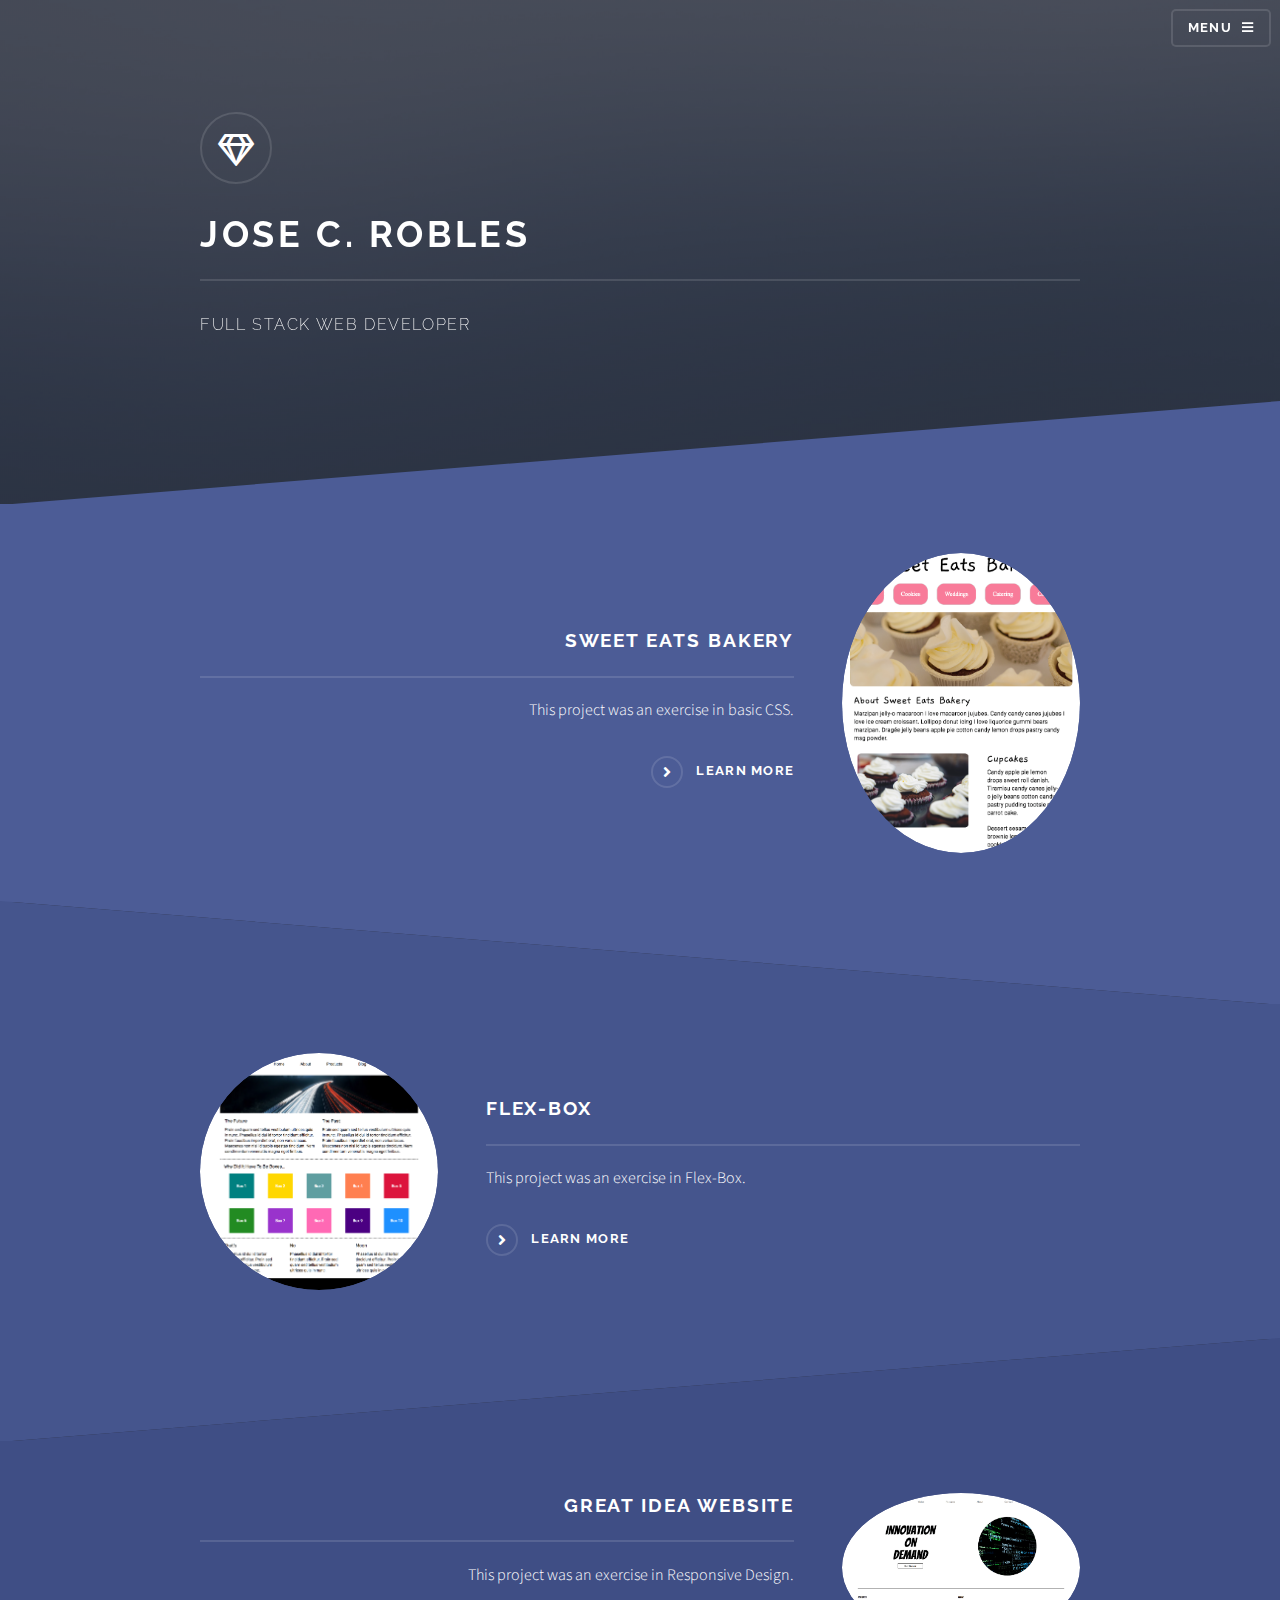
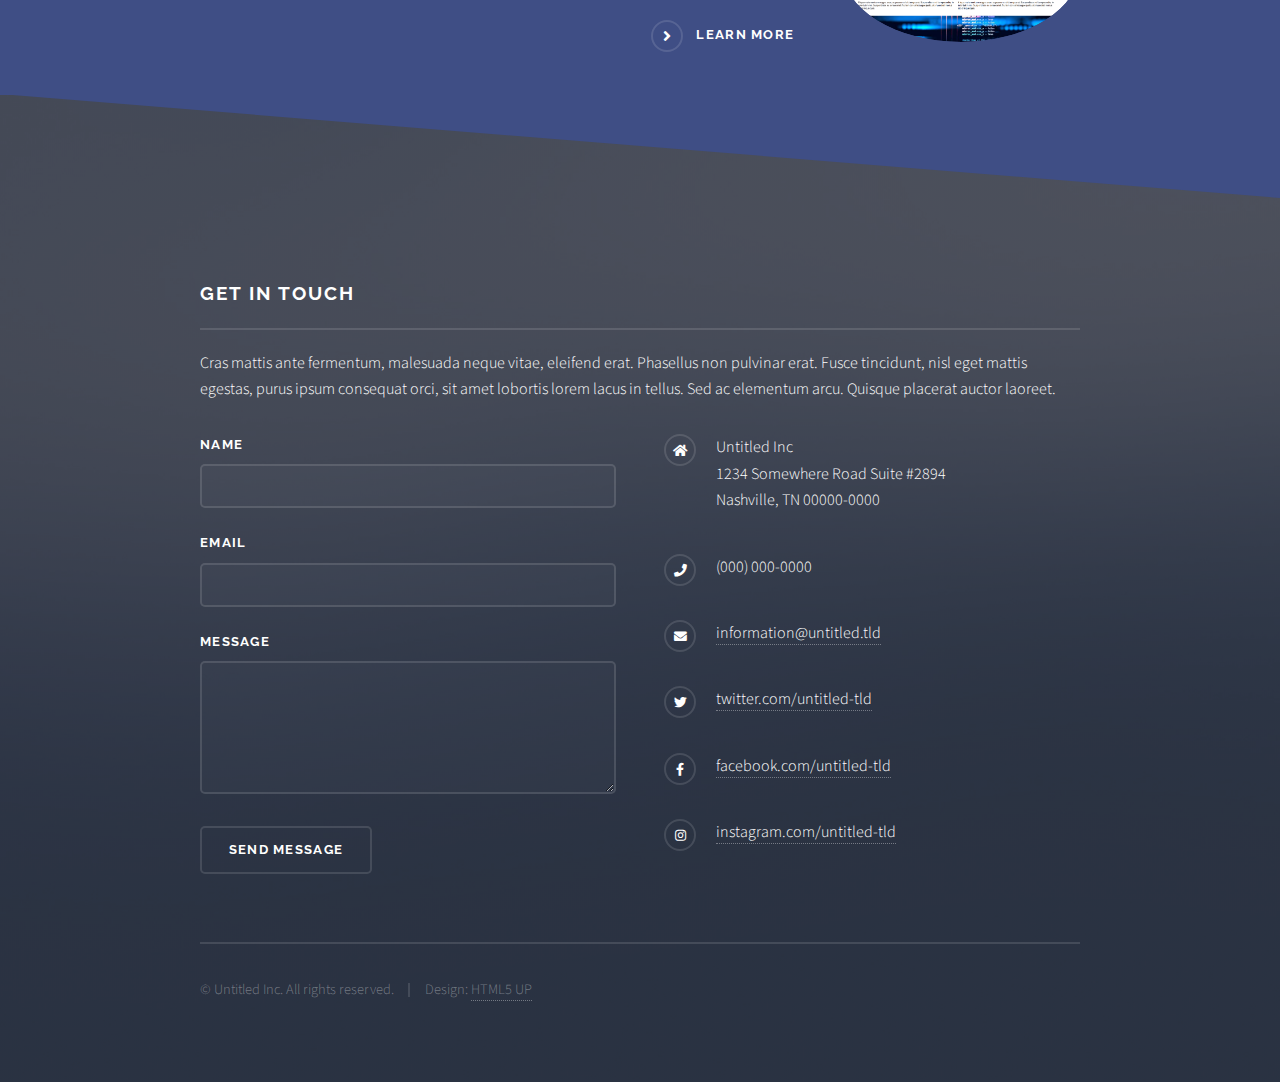
==== commit 5a326e86: "added some html and images" ====
--- a/Portfolio/index.html
+++ b/Portfolio/index.html
@@ -6,7 +6,7 @@
 -->
 <html>
 	<head>
-		<title>Solid State by HTML5 UP</title>
+		<title>Jose C. Robles Portfolio</title>
 		<meta charset="utf-8" />
 		<meta name="viewport" content="width=device-width, initial-scale=1, user-scalable=no" />
 		<link rel="stylesheet" href="assets/css/main.css" />
@@ -44,8 +44,8 @@
 					<section id="banner">
 						<div class="inner">
 							<div class="logo"><span class="icon fa-gem"></span></div>
-							<h2>This is Solid State</h2>
-							<p>Another free + fully responsive site template by <a href="http://html5up.net">HTML5 UP</a></p>
+							<h2>Jose C. Robles</h2>
+							<p>Full Stack Web Developer</p>
 						</div>
 					</section>
 
@@ -55,11 +55,11 @@
 						<!-- One -->
 							<section id="one" class="wrapper spotlight style1">
 								<div class="inner">
-									<a href="#" class="image"><img src="images/pic01.jpg" alt="" /></a>
+									<a href="#" class="image"><img src="images/bakery.png" alt="" /></a>
 									<div class="content">
-										<h2 class="major">Magna arcu feugiat</h2>
-										<p>Lorem ipsum dolor sit amet, etiam lorem adipiscing elit. Cras turpis ante, nullam sit amet turpis non, sollicitudin posuere urna. Mauris id tellus arcu. Nunc vehicula id nulla dignissim dapibus. Nullam ultrices, neque et faucibus viverra, ex nulla cursus.</p>
-										<a href="#" class="special">Learn more</a>
+										<h2 class="major">Sweet Eats Bakery</h2>
+										<p>This project was an exercise in basic CSS.</p>
+										<a href="https://codepen.io/jcrobles89/pen/LYVVePK" class="special">Learn more</a>
 									</div>
 								</div>
 							</section>
@@ -67,11 +67,11 @@
 						<!-- Two -->
 							<section id="two" class="wrapper alt spotlight style2">
 								<div class="inner">
-									<a href="#" class="image"><img src="images/pic02.jpg" alt="" /></a>
+									<a href="#" class="image"><img src="images/Flex.png" alt="" /></a>
 									<div class="content">
-										<h2 class="major">Tempus adipiscing</h2>
-										<p>Lorem ipsum dolor sit amet, etiam lorem adipiscing elit. Cras turpis ante, nullam sit amet turpis non, sollicitudin posuere urna. Mauris id tellus arcu. Nunc vehicula id nulla dignissim dapibus. Nullam ultrices, neque et faucibus viverra, ex nulla cursus.</p>
-										<a href="#" class="special">Learn more</a>
+										<h2 class="major">Flex-Box</h2>
+										<p>This project was an exercise in Flex-Box.</p>
+										<a href="file:///Users/jcrobles/Documents/Lambda/LambdaAssignments/Unit%201/Sprint%20I/Sprint-Challenge/Sprint-Challenge--User-Interface/index.html" class="special">Learn more</a>
 									</div>
 								</div>
 							</section>
@@ -79,49 +79,12 @@
 						<!-- Three -->
 							<section id="three" class="wrapper spotlight style3">
 								<div class="inner">
-									<a href="#" class="image"><img src="images/pic03.jpg" alt="" /></a>
+									<a href="#" class="image"><img src="images/Great.png" alt="" /></a>
 									<div class="content">
-										<h2 class="major">Nullam dignissim</h2>
-										<p>Lorem ipsum dolor sit amet, etiam lorem adipiscing elit. Cras turpis ante, nullam sit amet turpis non, sollicitudin posuere urna. Mauris id tellus arcu. Nunc vehicula id nulla dignissim dapibus. Nullam ultrices, neque et faucibus viverra, ex nulla cursus.</p>
-										<a href="#" class="special">Learn more</a>
+										<h2 class="major">Great Idea Website</h2>
+										<p>This project was an exercise in Responsive Design.</p>
+										<a href="file:///Users/jcrobles/Documents/Lambda/LambdaAssignments/Unit%201/Sprint%20II/responsive-web-design-I/index.html#" class="special">Learn more</a>
 									</div>
-								</div>
-							</section>
-
-						<!-- Four -->
-							<section id="four" class="wrapper alt style1">
-								<div class="inner">
-									<h2 class="major">Vitae phasellus</h2>
-									<p>Cras mattis ante fermentum, malesuada neque vitae, eleifend erat. Phasellus non pulvinar erat. Fusce tincidunt, nisl eget mattis egestas, purus ipsum consequat orci, sit amet lobortis lorem lacus in tellus. Sed ac elementum arcu. Quisque placerat auctor laoreet.</p>
-									<section class="features">
-										<article>
-											<a href="#" class="image"><img src="images/pic04.jpg" alt="" /></a>
-											<h3 class="major">Sed feugiat lorem</h3>
-											<p>Lorem ipsum dolor sit amet, consectetur adipiscing vehicula id nulla dignissim dapibus ultrices.</p>
-											<a href="#" class="special">Learn more</a>
-										</article>
-										<article>
-											<a href="#" class="image"><img src="images/pic05.jpg" alt="" /></a>
-											<h3 class="major">Nisl placerat</h3>
-											<p>Lorem ipsum dolor sit amet, consectetur adipiscing vehicula id nulla dignissim dapibus ultrices.</p>
-											<a href="#" class="special">Learn more</a>
-										</article>
-										<article>
-											<a href="#" class="image"><img src="images/pic06.jpg" alt="" /></a>
-											<h3 class="major">Ante fermentum</h3>
-											<p>Lorem ipsum dolor sit amet, consectetur adipiscing vehicula id nulla dignissim dapibus ultrices.</p>
-											<a href="#" class="special">Learn more</a>
-										</article>
-										<article>
-											<a href="#" class="image"><img src="images/pic07.jpg" alt="" /></a>
-											<h3 class="major">Fusce consequat</h3>
-											<p>Lorem ipsum dolor sit amet, consectetur adipiscing vehicula id nulla dignissim dapibus ultrices.</p>
-											<a href="#" class="special">Learn more</a>
-										</article>
-									</section>
-									<ul class="actions">
-										<li><a href="#" class="button">Browse All</a></li>
-									</ul>
 								</div>
 							</section>
 
--- a/Portfolio/assets/css/main.css
+++ b/Portfolio/assets/css/main.css
@@ -1,10 +1,10 @@
 @import url(fontawesome-all.min.css);
 @import url("https://fonts.googleapis.com/css?family=Raleway:200,700|Source+Sans+Pro:300,600,300italic,600italic");
 
-/*
-	Solid State by HTML5 UP
-	html5up.net | @ajlkn
-	Free for personal and commercial use under the CCA 3.0 license (html5up.net/license)
+/*
+	Solid State by HTML5 UP
+	html5up.net | @ajlkn
+	Free for personal and commercial use under the CCA 3.0 license (html5up.net/license)
 */
 
 html, body, div, span, applet, object,
@@ -101,11 +101,11 @@
 	body {
 		background-color: #2e3141;
 		background-image: linear-gradient(to top, rgba(46, 49, 65, 0.8), rgba(46, 49, 65, 0.8)), url("../../images/bg.jpg");
-		background-size: auto,+		background-size: auto,
  cover;
-		background-attachment: fixed,+		background-attachment: fixed,
  fixed;
-		background-position: center,+		background-position: center,
  center;
 	}
 
@@ -3467,9 +3467,9 @@
 				padding: 7em 0 8.25em 0 ;
 				background-color: #2e3141;
 				background-image: linear-gradient(to top, rgba(46, 49, 65, 0.8), rgba(46, 49, 65, 0.8)), url("../../images/bg.jpg");
-				background-size: auto,+				background-size: auto,
  cover;
-				background-position: center,+				background-position: center,
  center;
 				margin-bottom: -6.5em;
 			}
@@ -3579,9 +3579,9 @@
 			padding: 9em 0 6.25em 0 ;
 			background-color: #2e3141;
 			background-image: linear-gradient(to top, rgba(46, 49, 65, 0.8), rgba(46, 49, 65, 0.8)), url("../../images/bg.jpg");
-			background-size: auto,+			background-size: auto,
  cover;
-			background-position: center,+			background-position: center,
  0% 30%;
 			margin-bottom: -6.5em;
 		}
@@ -3592,9 +3592,9 @@
 
 		#wrapper > header {
 			padding: 11em 3em 7.375em 3em ;
-			background-size: auto,+			background-size: auto,
  cover;
-			background-position: center,+			background-position: center,
  0% 0%;
 			margin-bottom: -4.75em;
 		}
@@ -3609,7 +3609,7 @@
 
 		#wrapper > header {
 			padding: 6.5em 2em 3em 2em ;
-			background-size: auto,+			background-size: auto,
  125%;
 			margin-bottom: -2.5em;
 		}
@@ -4072,9 +4072,9 @@
 		#footer {
 			background-color: #2e3141;
 			background-image: linear-gradient(to top, rgba(46, 49, 65, 0.8), rgba(46, 49, 65, 0.8)), url("../../images/bg.jpg");
-			background-size: auto,+			background-size: auto,
  cover;
-			background-position: center,+			background-position: center,
  center;
 			margin-top: -6.5em;
 			padding-top: 6.5em;
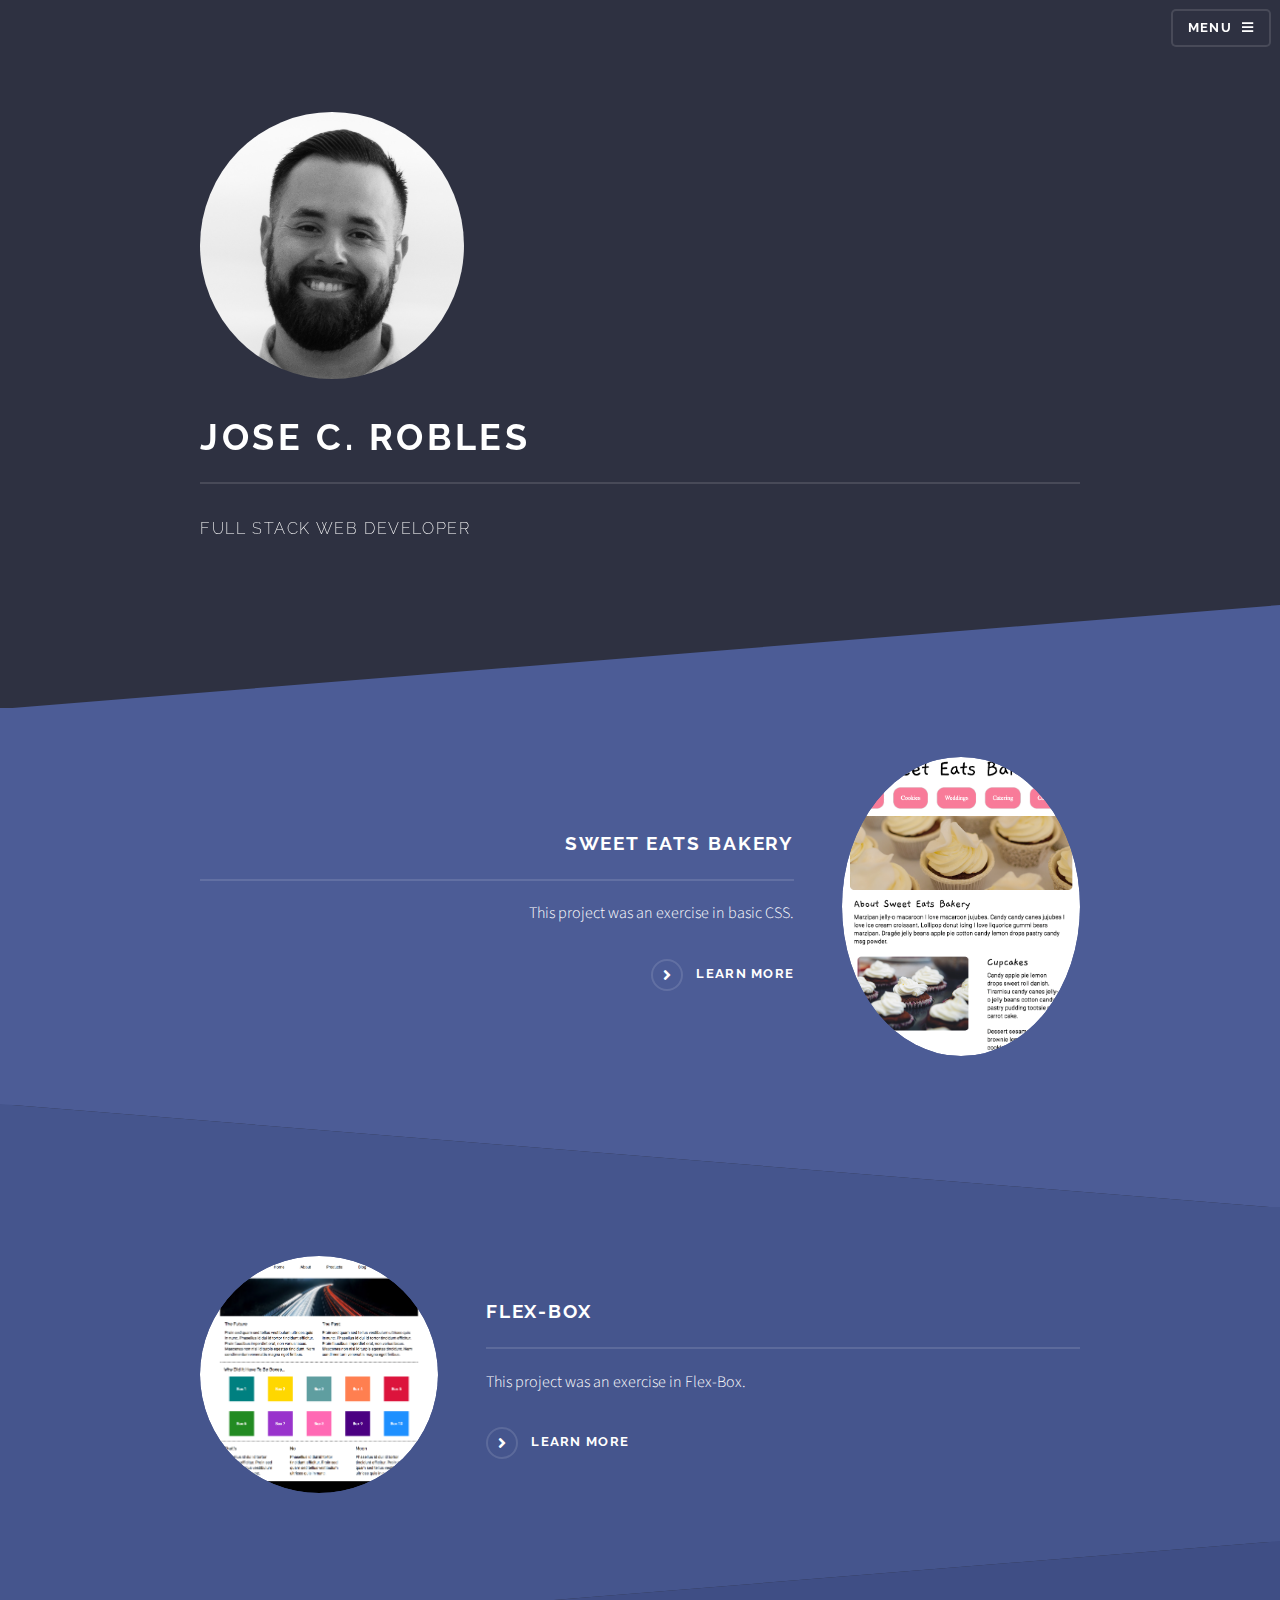
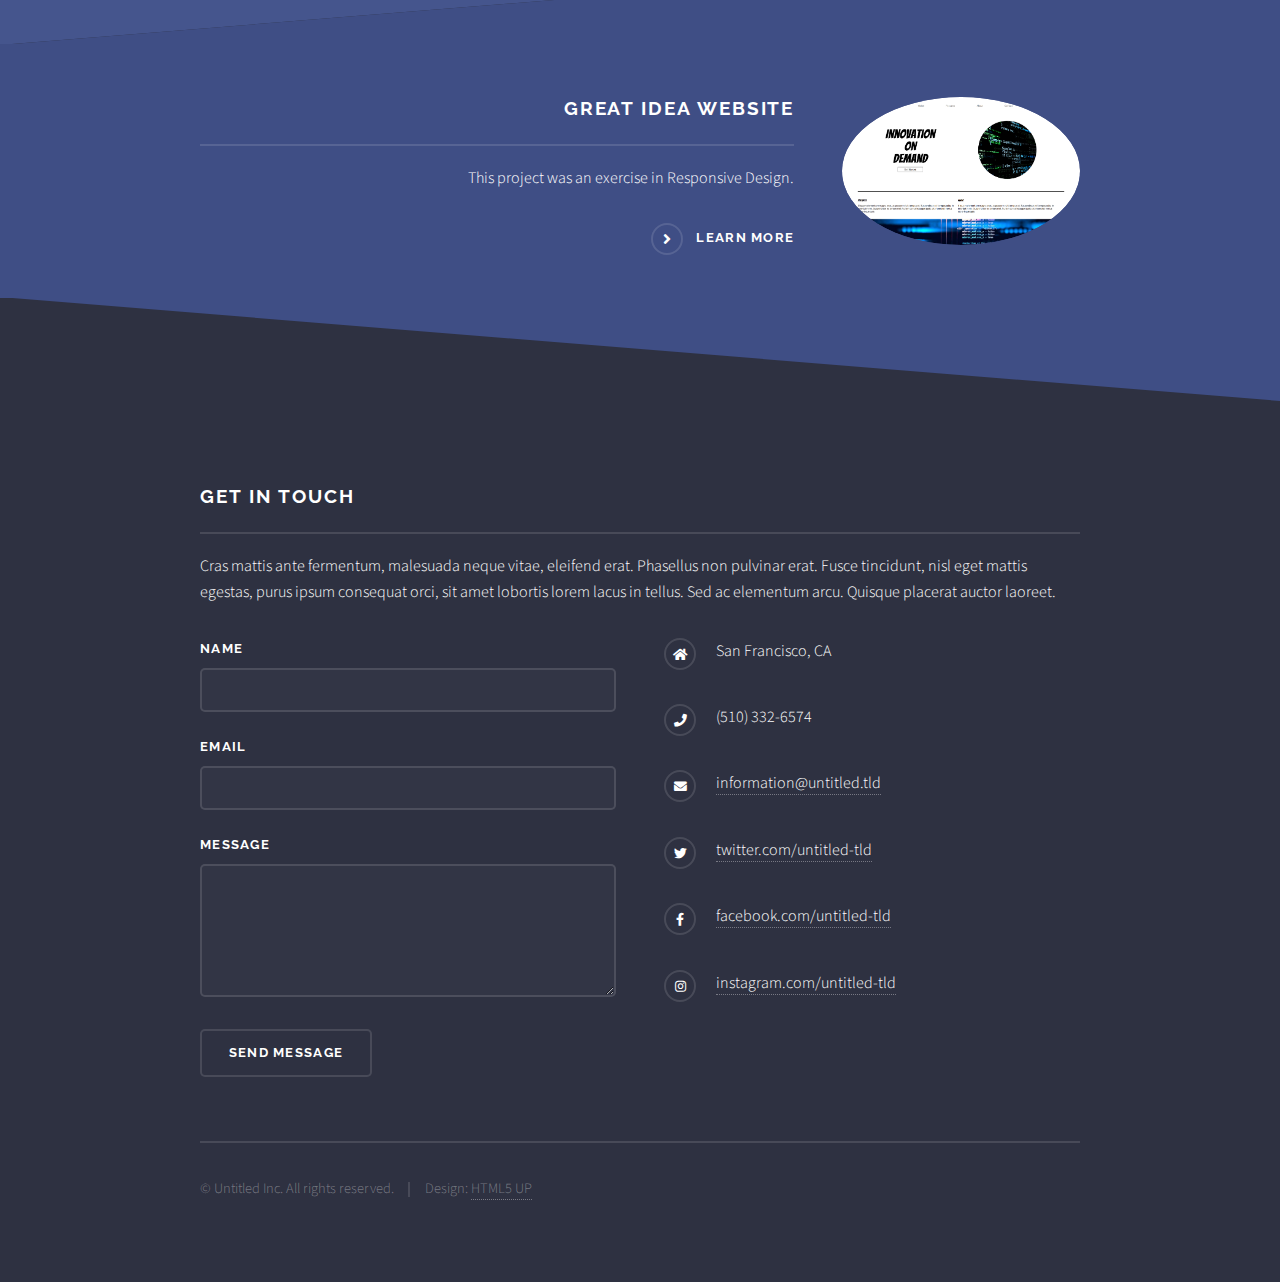
==== commit 799f59e1: "added profile picture" ====
--- a/Portfolio/index.html
+++ b/Portfolio/index.html
@@ -19,7 +19,7 @@
 
 				<!-- Header -->
 					<header id="header" class="alt">
-						<h1><a href="index.html">Solid State</a></h1>
+						<h1><a href="index.html">Portfolio</a></h1>
 						<nav>
 							<a href="#menu">Menu</a>
 						</nav>
@@ -43,7 +43,9 @@
 				<!-- Banner -->
 					<section id="banner">
 						<div class="inner">
-							<div class="logo"><span class="icon fa-gem"></span></div>
+							<div class="logo">
+								<img class='profile' src='images/Profile.jpg'>
+							</img></div>
 							<h2>Jose C. Robles</h2>
 							<p>Full Stack Web Developer</p>
 						</div>
@@ -116,11 +118,9 @@
 							</form>
 							<ul class="contact">
 								<li class="icon solid fa-home">
-									Untitled Inc<br />
-									1234 Somewhere Road Suite #2894<br />
-									Nashville, TN 00000-0000
+									San Francisco, CA
 								</li>
-								<li class="icon solid fa-phone">(000) 000-0000</li>
+								<li class="icon solid fa-phone">(510) 332-6574</li>
 								<li class="icon solid fa-envelope"><a href="#">information@untitled.tld</a></li>
 								<li class="icon brands fa-twitter"><a href="#">twitter.com/untitled-tld</a></li>
 								<li class="icon brands fa-facebook-f"><a href="#">facebook.com/untitled-tld</a></li>
--- a/Portfolio/assets/css/main.css
+++ b/Portfolio/assets/css/main.css
@@ -100,13 +100,10 @@
 
 	body {
 		background-color: #2e3141;
-		background-image: linear-gradient(to top, rgba(46, 49, 65, 0.8), rgba(46, 49, 65, 0.8)), url("../../images/bg.jpg");
-		background-size: auto,
- cover;
-		background-attachment: fixed,
- fixed;
-		background-position: center,
- center;
+		background-image: linear-gradient(to top, rgba(46, 49, 65, 0.8), rgba(46, 49, 65, 0.8)), url("../../images/halfdome.jpg");
+		background-size: auto, cover;
+		background-attachment: fixed, fixed;
+		background-position: center, center;
 	}
 
 		body.is-preload *, body.is-preload *:before, body.is-preload *:after {
@@ -3466,7 +3463,7 @@
 			#banner {
 				padding: 7em 0 8.25em 0 ;
 				background-color: #2e3141;
-				background-image: linear-gradient(to top, rgba(46, 49, 65, 0.8), rgba(46, 49, 65, 0.8)), url("../../images/bg.jpg");
+				background-image: linear-gradient(to top, rgba(46, 49, 65, 0.8), rgba(46, 49, 65, 0.8)), url("../../images/halfdome.jpg");
 				background-size: auto,
  cover;
 				background-position: center,
@@ -3578,7 +3575,7 @@
 		#wrapper > header {
 			padding: 9em 0 6.25em 0 ;
 			background-color: #2e3141;
-			background-image: linear-gradient(to top, rgba(46, 49, 65, 0.8), rgba(46, 49, 65, 0.8)), url("../../images/bg.jpg");
+			background-image: linear-gradient(to top, rgba(46, 49, 65, 0.8), rgba(46, 49, 65, 0.8)), url("../../images/halfdome.jpg");
 			background-size: auto,
  cover;
 			background-position: center,
@@ -4071,7 +4068,7 @@
 
 		#footer {
 			background-color: #2e3141;
-			background-image: linear-gradient(to top, rgba(46, 49, 65, 0.8), rgba(46, 49, 65, 0.8)), url("../../images/bg.jpg");
+			background-image: linear-gradient(to top, rgba(46, 49, 65, 0.8), rgba(46, 49, 65, 0.8)), url("../../images/halfdome.jpg");
 			background-size: auto,
  cover;
 			background-position: center,
@@ -4153,4 +4150,15 @@
 			padding: 2em 1.5em 0.1em 1.5em ;
 		}
 
+	}
+
+	/* my code starts here */
+
+	.logo .profile{
+		width: 30%;
+		border-radius: 50%;
+	}
+
+	.inner .image{
+		border-radius: 50%;
 	}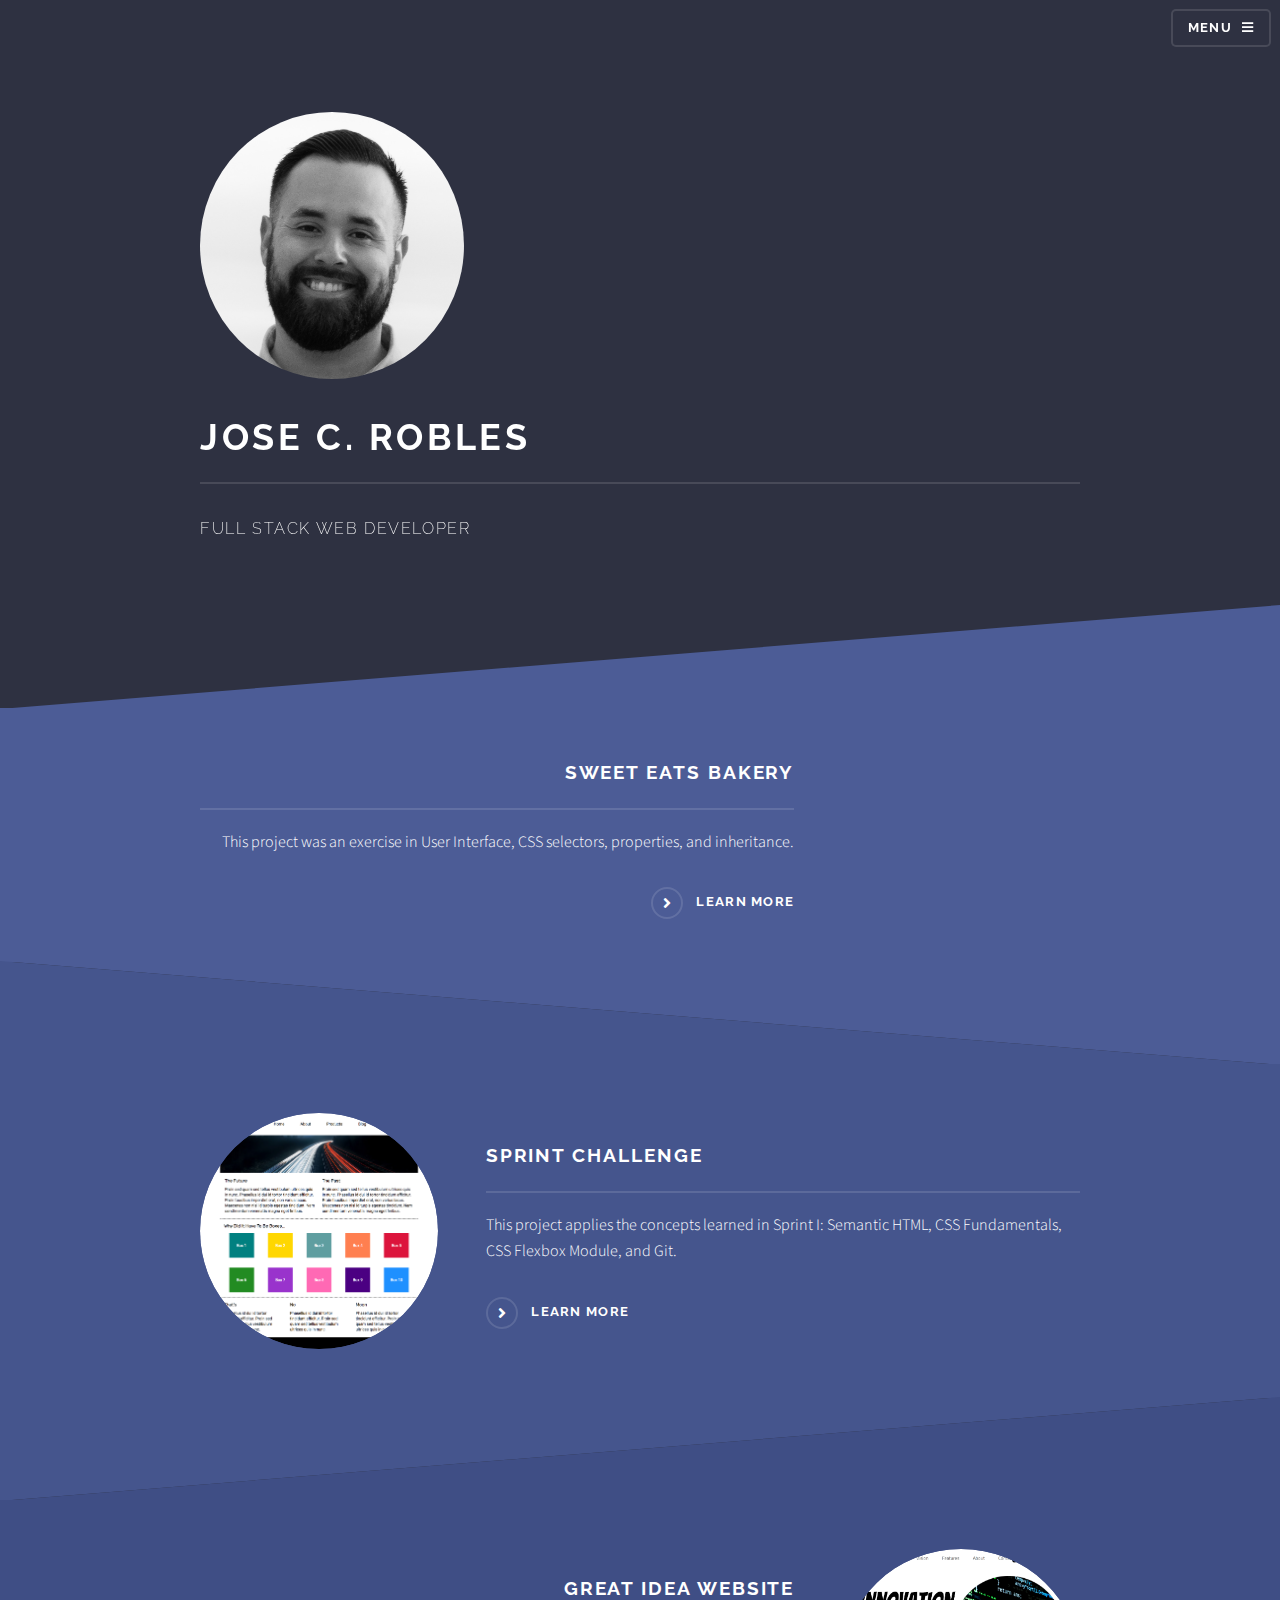
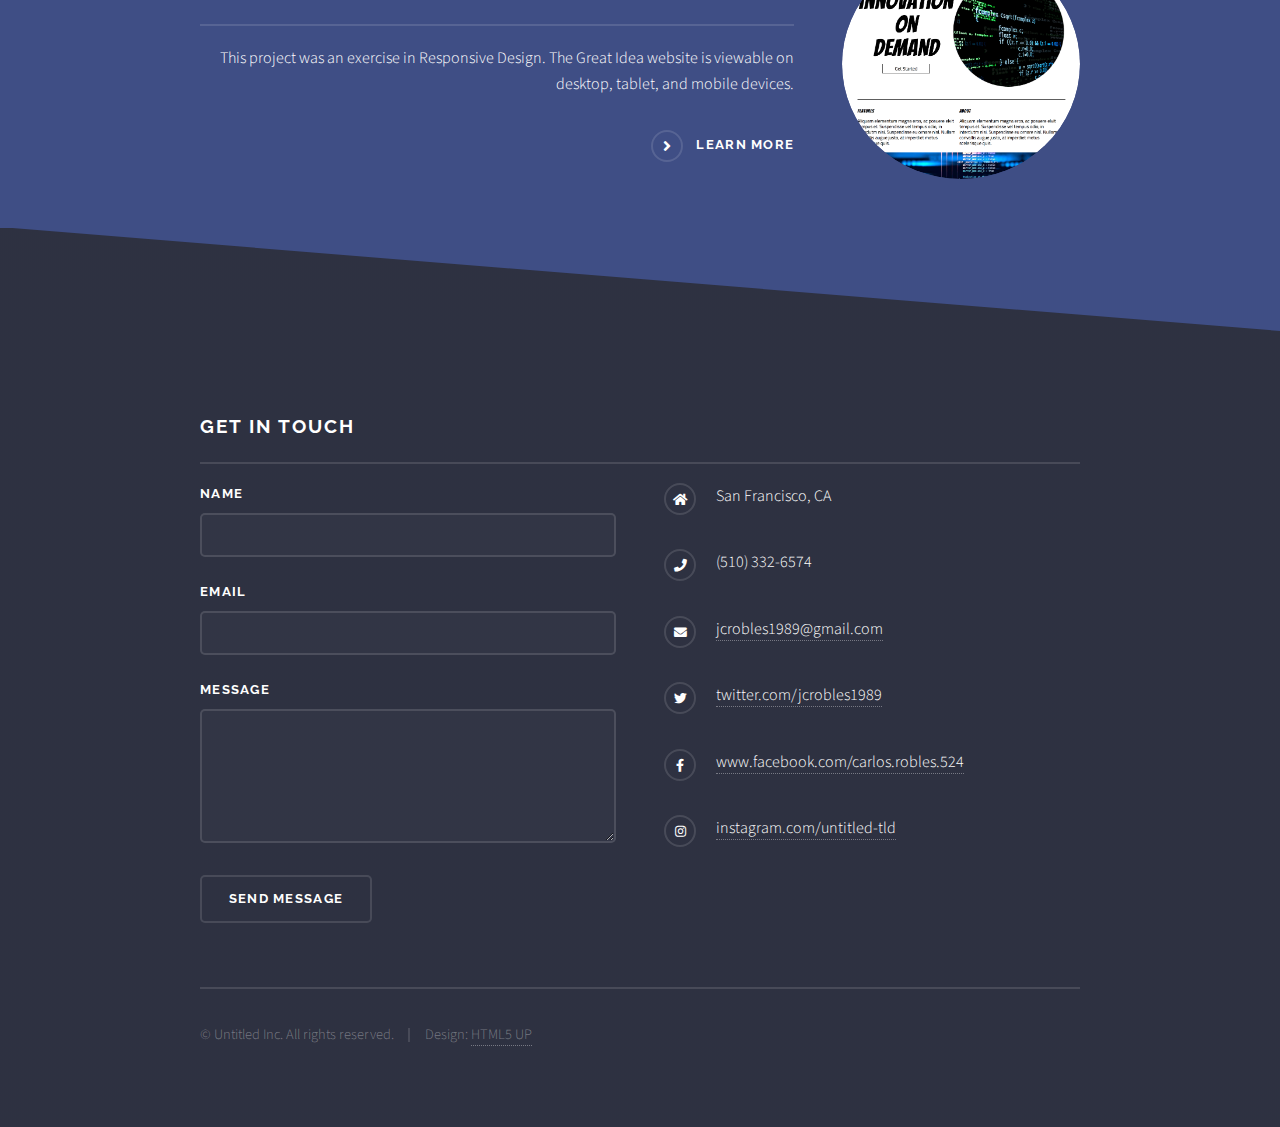
==== commit 5a0019b4: "finished product" ====
--- a/Portfolio/index.html
+++ b/Portfolio/index.html
@@ -57,10 +57,10 @@
 						<!-- One -->
 							<section id="one" class="wrapper spotlight style1">
 								<div class="inner">
-									<a href="#" class="image"><img src="images/bakery.png" alt="" /></a>
+									<a href="#" class="image"><img src="images/Bakery.png" alt="" /></a>
 									<div class="content">
 										<h2 class="major">Sweet Eats Bakery</h2>
-										<p>This project was an exercise in basic CSS.</p>
+										<p>This project was an exercise in User Interface, CSS selectors, properties, and inheritance.</p>
 										<a href="https://codepen.io/jcrobles89/pen/LYVVePK" class="special">Learn more</a>
 									</div>
 								</div>
@@ -71,8 +71,8 @@
 								<div class="inner">
 									<a href="#" class="image"><img src="images/Flex.png" alt="" /></a>
 									<div class="content">
-										<h2 class="major">Flex-Box</h2>
-										<p>This project was an exercise in Flex-Box.</p>
+										<h2 class="major">Sprint Challenge</h2>
+										<p>This project applies the concepts learned in Sprint I: Semantic HTML, CSS Fundamentals, CSS Flexbox Module, and Git.</p>
 										<a href="file:///Users/jcrobles/Documents/Lambda/LambdaAssignments/Unit%201/Sprint%20I/Sprint-Challenge/Sprint-Challenge--User-Interface/index.html" class="special">Learn more</a>
 									</div>
 								</div>
@@ -84,7 +84,7 @@
 									<a href="#" class="image"><img src="images/Great.png" alt="" /></a>
 									<div class="content">
 										<h2 class="major">Great Idea Website</h2>
-										<p>This project was an exercise in Responsive Design.</p>
+										<p>This project was an exercise in Responsive Design. The Great Idea website is viewable on desktop, tablet, and mobile devices.</p>
 										<a href="file:///Users/jcrobles/Documents/Lambda/LambdaAssignments/Unit%201/Sprint%20II/responsive-web-design-I/index.html#" class="special">Learn more</a>
 									</div>
 								</div>
@@ -96,7 +96,6 @@
 					<section id="footer">
 						<div class="inner">
 							<h2 class="major">Get in touch</h2>
-							<p>Cras mattis ante fermentum, malesuada neque vitae, eleifend erat. Phasellus non pulvinar erat. Fusce tincidunt, nisl eget mattis egestas, purus ipsum consequat orci, sit amet lobortis lorem lacus in tellus. Sed ac elementum arcu. Quisque placerat auctor laoreet.</p>
 							<form method="post" action="#">
 								<div class="fields">
 									<div class="field">
@@ -121,9 +120,9 @@
 									San Francisco, CA
 								</li>
 								<li class="icon solid fa-phone">(510) 332-6574</li>
-								<li class="icon solid fa-envelope"><a href="#">information@untitled.tld</a></li>
-								<li class="icon brands fa-twitter"><a href="#">twitter.com/untitled-tld</a></li>
-								<li class="icon brands fa-facebook-f"><a href="#">facebook.com/untitled-tld</a></li>
+								<li class="icon solid fa-envelope"><a href="#">jcrobles1989@gmail.com</a></li>
+								<li class="icon brands fa-twitter"><a href="https://twitter.com/jcrobles1989">twitter.com/jcrobles1989</a></li>
+								<li class="icon brands fa-facebook-f"><a href="https://www.facebook.com/carlos.robles.524">www.facebook.com/carlos.robles.524</a></li>
 								<li class="icon brands fa-instagram"><a href="#">instagram.com/untitled-tld</a></li>
 							</ul>
 							<ul class="copyright">
--- a/Portfolio/assets/css/main.css
+++ b/Portfolio/assets/css/main.css
@@ -4157,8 +4157,4 @@
 	.logo .profile{
 		width: 30%;
 		border-radius: 50%;
-	}
-
-	.inner .image{
-		border-radius: 50%;
 	}